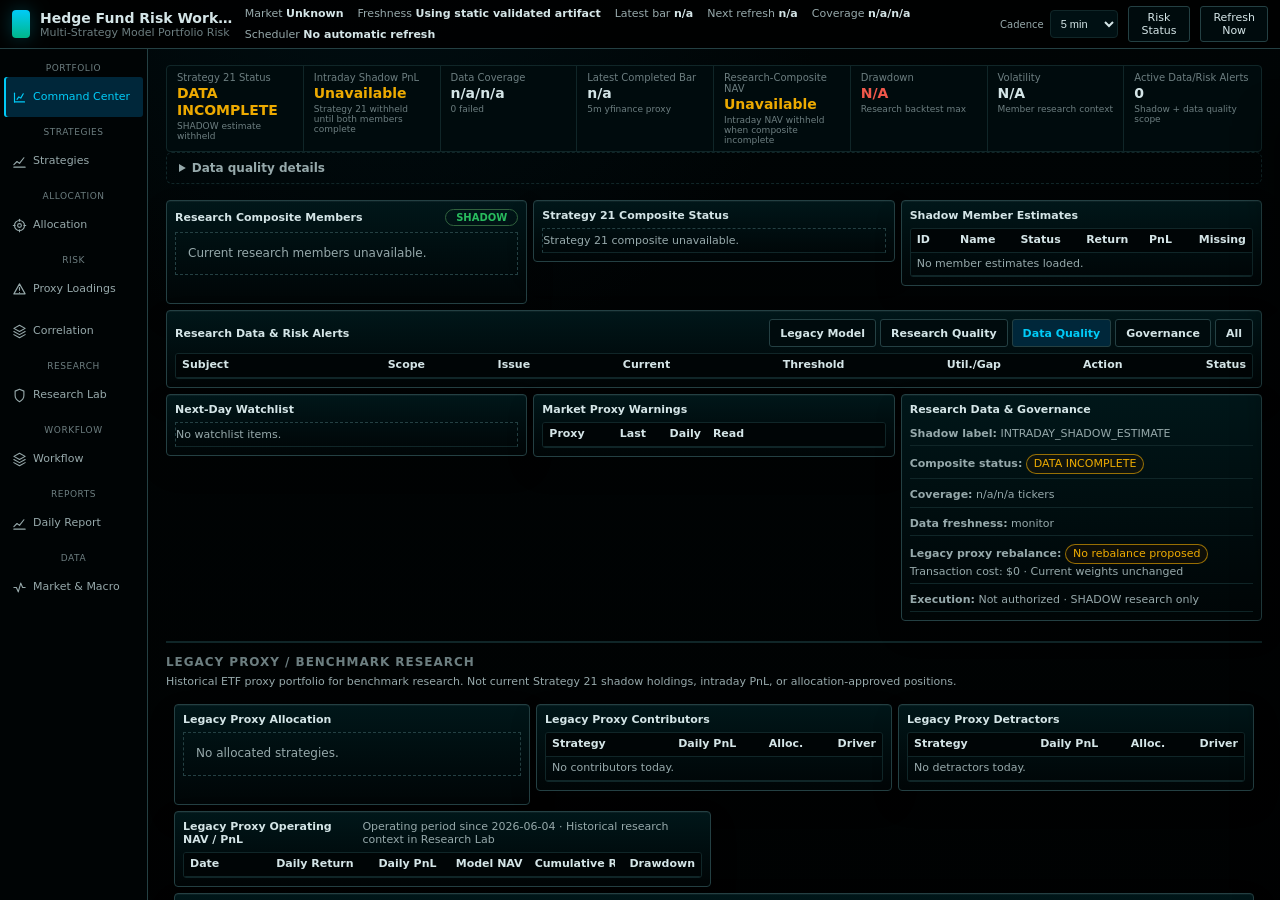
==== dashboard/index.html @ 54a4227c "fix: restore pre-simplification dashboard layout and row-only strategy filter Revert the MVP UI simp" ====
<!doctype html>
<html lang="en">
  <head>
    <meta charset="utf-8" />
    <meta name="viewport" content="width=device-width, initial-scale=1" />
    <title>Risk Manager Platform</title>
    <link rel="icon" href="data:," />
    <link rel="stylesheet" href="styles.css" />
  </head>
  <body>
    <div class="app-shell v2-shell">
      <header class="topbar v2-topbar">
        <div class="brand">
          <span class="brand-mark"></span>
          <div>
            <strong>Hedge Fund Risk Workstation</strong>
            <span class="brand-sub">Multi-Strategy Model Portfolio Risk</span>
          </div>
        </div>
        <div class="topbar-meta" id="topbarMeta"></div>
        <div class="topbar-actions">
          <label class="cadence-select-label" for="intradayCadenceSelect" title="Scheduled refresh cadence">Cadence</label>
          <select id="intradayCadenceSelect" class="cadence-select compact" title="Scheduled refresh cadence" aria-label="Refresh cadence">
            <option value="5" selected>5 min</option>
            <option value="10">10 min</option>
            <option value="30">30 min</option>
          </select>
          <button type="button" class="ghost-button compact" id="toggleRiskDrawer" title="Toggle risk status drawer">Risk Status</button>
          <button type="button" class="ghost-button compact" id="refreshLiveData" title="Manual intraday proxy refresh (same pipeline as scheduler)">Refresh Now</button>
        </div>
      </header>

      <div class="secondary-status-strip hidden-panel" id="secondaryStatusStrip"></div>
      <div class="header-warning-strip" id="headerDataWarning" aria-live="polite"></div>
      <div class="secondary-status-strip intraday-strip hidden-panel" id="intradayRefreshStrip" aria-live="polite"></div>

      <div class="workspace v2-workspace">
        <nav class="nav-rail" id="navRail" aria-label="Workstation navigation"></nav>

        <main class="main-stage">
          <section class="tab-panel active" data-tab-panel="Portfolio Command Center">
            <div id="commandKpiStrip"></div>
            <div id="commandDataWarning" class="command-data-warning" aria-live="polite"></div>
            <details class="data-quality-details" id="commandDataQualityDetails">
              <summary>Data quality details</summary>
              <div id="commandDataQualityExpanded" class="compact-list"></div>
            </details>
            <section class="v2-grid command-v2-grid research-command-grid">
              <article class="panel v2-panel panel-span-4">
                <div class="panel-title">Research Composite Members <span class="status-pill ok">SHADOW</span></div>
                <div id="researchAllocationBars" class="allocation-bars compact-bars"></div>
              </article>
              <article class="panel v2-panel panel-span-4">
                <div class="panel-title">Strategy 21 Composite Status</div>
                <div id="strategy21StatusPanel" class="compact-list"></div>
              </article>
              <article class="panel v2-panel panel-span-4">
                <div class="panel-title">Shadow Member Estimates</div>
                <div class="table-viewport short"><div class="table-scroll"><table class="data-table dense" id="shadowMemberEstimatesTable"></table></div></div>
              </article>
              <article class="panel v2-panel panel-span-12">
                <div class="panel-title">Research Data &amp; Risk Alerts
                  <span class="panel-header-controls risk-action-filters" id="riskActionFilters">
                    <button type="button" class="ghost-button compact" data-risk-filter="current_model">Legacy Model</button>
                    <button type="button" class="ghost-button compact" data-risk-filter="research">Research Quality</button>
                    <button type="button" class="ghost-button compact active" data-risk-filter="data">Data Quality</button>
                    <button type="button" class="ghost-button compact" data-risk-filter="governance">Governance</button>
                    <button type="button" class="ghost-button compact" data-risk-filter="all">All</button>
                  </span>
                </div>
                <div class="table-viewport"><div class="table-scroll"><table class="data-table dense sticky-head" id="riskActionTable"></table></div></div>
              </article>
              <article class="panel v2-panel panel-span-4">
                <div class="panel-title">Next-Day Watchlist</div>
                <div class="compact-list" id="commandWatchlist"></div>
              </article>
              <article class="panel v2-panel panel-span-4">
                <div class="panel-title">Market Proxy Warnings</div>
                <div class="table-viewport short"><div class="table-scroll"><table class="data-table dense" id="commandMarketMini"></table></div></div>
              </article>
              <article class="panel v2-panel panel-span-4">
                <div class="panel-title">Research Data &amp; Governance</div>
                <div class="compact-list" id="commandDataQuality"></div>
              </article>
            </section>
            <section class="legacy-proxy-section" id="legacyProxySection">
              <div class="legacy-proxy-banner">LEGACY PROXY / BENCHMARK RESEARCH</div>
              <p class="legacy-proxy-note">Historical ETF proxy portfolio for benchmark research. Not current Strategy 21 shadow holdings, intraday PnL, or allocation-approved positions.</p>
              <section class="v2-grid command-v2-grid">
                <article class="panel v2-panel panel-span-4">
                  <div class="panel-title">Legacy Proxy Allocation</div>
                  <div id="allocationBars" class="allocation-bars compact-bars"></div>
                </article>
                <article class="panel v2-panel panel-span-4 contributors-panel">
                  <div class="panel-title">Legacy Proxy Contributors</div>
                  <div class="table-viewport short"><div class="table-scroll"><table class="data-table dense" id="contributorsTable"></table></div></div>
                </article>
                <article class="panel v2-panel panel-span-4 detractors-panel">
                  <div class="panel-title">Legacy Proxy Detractors</div>
                  <div class="table-viewport short"><div class="table-scroll"><table class="data-table dense" id="detractorsTable"></table></div></div>
                </article>
                <article class="panel v2-panel panel-span-6">
                  <div class="panel-title">Legacy Proxy Operating NAV / PnL <small id="pnlChartCaption"></small></div>
                  <div id="operatingLedgerWrap"></div>
                  <canvas id="pnlCanvas" width="720" height="160"></canvas>
                </article>
                <article class="panel v2-panel panel-span-6" id="operatingDrawdownPanel">
                  <div class="panel-title">Legacy Proxy Operating Drawdown</div>
                  <canvas id="drawdownCanvas" width="720" height="120"></canvas>
                </article>
                <article class="panel v2-panel panel-span-12">
                  <div class="panel-title">Legacy Proxy Allocation Recommendations <button type="button" class="ghost-button compact" id="openRebalanceTab">Open Allocation</button></div>
                  <div class="table-viewport"><div class="table-scroll"><table class="data-table dense sticky-head" id="rebalancePreviewTable"></table></div></div>
                </article>
              </section>
              <section class="historical-research-context compact-context" id="historicalResearchContext"></section>
            </section>
          </section>

          <section class="tab-panel" data-tab-panel="Strategy Monitor">
            <div id="monitorKpiStrip"></div>
            <article class="panel v2-panel strategy-monitor-panel" id="shadowStrategyPanel">
              <div class="monitor-heading">
                <div class="panel-title">Current Research / Shadow Registry</div>
                <select id="shadowStrategyStatusFilter" aria-label="Research strategy view">
                  <option value="CURRENT_RESEARCH" selected>Current Research</option>
                  <option value="RESEARCH_COMPOSITE">Research Composite</option>
                  <option value="ARCHIVE">Archived/Rejected</option>
                  <option value="LEGACY_PROXY">Legacy Proxy</option>
                  <option value="ALL">ALL</option>
                </select>
              </div>
              <div class="table-viewport"><div class="table-scroll">
                <table class="data-table dense sticky-head" id="shadowStrategyTable"></table>
              </div></div>
            </article>
            <article class="panel v2-panel strategy-monitor-panel hidden-panel" id="legacyStrategyMonitorPanel">
              <div class="monitor-heading">
                <div class="panel-title">Legacy Proxy Strategy Monitor</div>
                <div class="legacy-proxy-banner">LEGACY PROXY</div>
                <div class="monitor-controls">
                  <input id="strategySearch" type="search" placeholder="Search strategy, family, position" />
                  <select id="strategyAllocationFilter" aria-label="Allocation status">
                    <option value="all">All strategies</option>
                    <option value="active">Allocated only</option>
                    <option value="research">Research only</option>
                  </select>
                  <select id="strategyRiskFilter" aria-label="Model risk status">
                    <option value="all">All model risk</option>
                    <option value="breach">Model breach</option>
                    <option value="warning">Warning</option>
                    <option value="watch">Watch</option>
                    <option value="ok">Within limits</option>
                  </select>
                  <select id="strategyFamilyFilter" aria-label="Strategy family">
                    <option value="all">All families</option>
                  </select>
                  <select id="strategyActionFilter" aria-label="Required action">
                    <option value="all">All actions</option>
                  </select>
                </div>
              </div>
              <div class="monitor-summary compact-summary" id="monitorSummary"></div>
              <div class="table-viewport monitor-table-viewport">
                <div class="table-scroll monitor-table-scroll">
                  <table class="data-table dense sticky-head freeze-first-col" id="monitorTable"></table>
                </div>
              </div>
            </article>
          </section>

          <section class="tab-panel" data-tab-panel="Allocation & Rebalance">
            <div id="allocationBeforeAfterStrip"></div>
            <section class="approval-status-bar v2-approval-bar" id="approvalStatusBar"></section>
            <section class="allocation-persistent-checks" id="allocationPersistentChecks"></section>
            <section class="simulation-toolbar compact-toolbar">
              <div class="toolbar-actions">
                <button class="modify compact-btn" id="useSystemProposal">Use System Proposal</button>
                <button class="modify compact-btn" id="resetWeights">Reset All</button>
                <button class="modify compact-btn" id="resetRowWeights" disabled title="Select row in matrix">Reset Row</button>
                <button class="approve compact-btn" id="simulateWeights">Simulate Portfolio</button>
              </div>
            </section>
            <section class="v2-grid allocation-v2-grid">
              <article class="panel v2-panel panel-span-12">
                <div class="panel-title">Allocation Recommendation Matrix <span id="weightTotalState" class="weight-total-state"></span></div>
                <div class="table-viewport allocation-matrix-viewport">
                  <div class="table-scroll">
                    <table class="data-table dense sticky-head freeze-first-col" id="allocationEditorTable"></table>
                  </div>
                </div>
              </article>
              <article class="panel v2-panel panel-span-6">
                <div class="panel-title">Factor Concentration</div>
                <div class="table-viewport short"><div class="table-scroll"><table class="data-table dense" id="factorConcentrationTable"></table></div></div>
              </article>
              <article class="panel v2-panel panel-span-6">
                <div class="panel-title">Correlation &amp; Diversification</div>
                <div id="correlationComparePanel"></div>
              </article>
              <article class="panel v2-panel panel-span-6">
                <div class="panel-title">Risk Budget</div>
                <div id="riskBudgetUsage"></div>
              </article>
              <article class="panel v2-panel panel-span-6">
                <div class="panel-title">Scenario Impact</div>
                <div class="table-viewport short"><div class="table-scroll"><table class="data-table dense" id="scenarioImpactTable"></table></div></div>
              </article>
              <article class="panel v2-panel panel-span-8">
                <div class="panel-title">Simulation Checks</div>
                <div class="compact-list" id="simulationChecks"></div>
              </article>
              <article class="panel v2-panel action-center panel-span-4">
                <div class="panel-title">Human Decision Center</div>
                <div class="decision-status-lines" id="decisionStatusLines"></div>
                <label>Reviewer<input id="decisionReviewer" placeholder="Name or role" /></label>
                <label>Decision rationale<textarea id="decisionNote" placeholder="Document rationale, conditions, monitoring"></textarea></label>
                <label>Conditions<input id="decisionConditions" placeholder="Optional approval conditions" /></label>
                <div class="decision-buttons compact-decision">
                  <button class="approve compact-btn" id="approveDecision">Approve</button>
                  <button class="modify compact-btn" id="modifyDecision">Modify</button>
                  <button class="reject compact-btn" id="rejectDecision">Reject</button>
                </div>
                <p class="decision-footnote" id="decisionAuthorityStatus">Human approval does not authorize execution.</p>
              </article>
            </section>
          </section>

          <section class="tab-panel" data-tab-panel="Risk Factors & Exposure">
            <p class="factor-section-note">Proxy factor loadings from the ETF research model. Signed loadings are shown for direction; limits and utilization use absolute |loading|. These are not position-level institutional factor sensitivities (e.g. Barra/Axioma).</p>
            <section class="kpi-grid factor-kpi-grid" id="factorKpiGrid" aria-label="Proxy factor loading summary cards"></section>
            <section class="factor-grid">
              <article class="panel v2-panel"><div class="panel-title" title="Signed weighted ETF proxy loadings aggregated to portfolio level.">Portfolio Proxy Factor Loadings</div><p class="factor-note" id="riskFactorNote"></p><div id="riskFactorBars" class="factor-bars"></div></article>
              <article class="panel v2-panel"><div class="panel-title" title="Normalized absolute proxy loading share; not covariance-based component risk contribution.">Proxy Factor Exposure Share</div><div id="riskContribution"></div><div class="compact-list" id="factorLimitAlerts"></div></article>
              <article class="panel v2-panel full-width"><div class="panel-title">Strategy-by-Proxy-Factor Matrix</div><div class="matrix-scroll"><div class="matrix" id="factorMatrix"></div></div></article>
              <article class="panel v2-panel full-width"><div class="panel-title">Scenario Shock Table</div><div class="table-viewport"><div class="table-scroll"><table class="data-table dense" id="scenarioTable"></table></div></div></article>
            </section>
          </section>

          <section class="tab-panel" data-tab-panel="Correlation & Diversification">
            <section class="correlation-layout">
              <article class="panel v2-panel"><div class="panel-title">Diversification Summary</div><select id="correlationUniverse" aria-label="Correlation universe"><option value="allocated">Allocated only</option><option value="all">All research universe</option></select><div id="correlationSummary" class="drawer-section-grid"></div></article>
              <article class="panel v2-panel"><div class="panel-title">Highest Correlation Pairs</div><div class="table-viewport"><div class="table-scroll"><table class="data-table dense" id="correlationPairs"></table></div></div></article>
              <article class="panel v2-panel full-width matrix-row"><div class="panel-title" id="correlationMatrixTitle">Correlation Matrix</div><div class="matrix-scroll"><div class="matrix large" id="correlationMatrix"></div></div></article>
            </section>
          </section>

          <section class="tab-panel" data-tab-panel="Market & Macro Monitor">
            <section class="market-grid">
              <article class="panel v2-panel"><div class="panel-title">Market &amp; Macro Monitor</div><div class="table-viewport"><div class="table-scroll"><table class="data-table dense" id="marketTable"></table></div></div></article>
              <article class="panel v2-panel"><div class="panel-title">News / Event Risk</div><div id="newsRiskSummary" class="news-risk-summary"></div><div class="table-viewport"><div class="table-scroll"><table class="data-table dense" id="newsTable"></table></div></div></article>
              <article class="panel v2-panel"><div class="panel-title">Macro Regime</div><h2 class="info" id="macroRegimeLabel">Model pending</h2><p id="macroRegimeNote"></p></article>
            </section>
          </section>

          <section class="tab-panel" data-tab-panel="Backtesting & Research Lab">
            <section class="research-lab-toolbar">
              <label class="research-selector-label">Strategy prototype
                <select id="researchLabSelector" aria-label="Research lab strategy selector"></select>
              </label>
              <div id="researchLabSummaryStrip" class="research-summary-strip"></div>
            </section>
            <section class="research-lab-grid">
              <article class="panel v2-panel research-lab-main"><div class="panel-title">Gross vs Net Cumulative Return</div><p id="researchLabCaption" class="research-caption"></p><canvas id="backtestCanvas" width="800" height="220"></canvas></article>
              <article class="panel v2-panel research-lab-side"><div class="panel-title">Research Decision</div><div id="researchLabDecision" class="compact-list"></div><div class="panel-title sub">Drawdown</div><canvas id="researchDrawdownCanvas" class="drawer-canvas" width="380" height="120"></canvas><div class="panel-title sub">Rolling Sharpe (63D)</div><canvas id="researchRollingCanvas" class="drawer-canvas" width="380" height="120"></canvas><div class="panel-title sub">Return Distribution</div><canvas id="researchDistributionCanvas" class="drawer-canvas" width="380" height="120"></canvas></article>
              <article class="panel v2-panel research-lab-span-6"><div class="panel-title">No-Look-Ahead Checklist</div><div class="checklist compact-checklist" id="researchChecklist"></div></article>
              <article class="panel v2-panel research-lab-span-6"><div class="panel-title">Walk-Forward Results</div><div class="table-viewport"><div class="table-scroll"><table class="data-table dense" id="walkForwardTable"></table></div></div></article>
              <article class="panel v2-panel research-lab-span-6"><div class="panel-title">Literature Strategy Prototypes</div><div class="table-viewport"><div class="table-scroll"><table class="data-table dense" id="literatureStrategyTable"></table></div></div></article>
              <article class="panel v2-panel research-lab-span-6"><div class="panel-title">ETF Candidate Shelf</div><div class="table-viewport"><div class="table-scroll"><table class="data-table dense" id="candidateStrategyTable"></table></div></div></article>
              <article class="panel v2-panel research-lab-span-6"><div class="panel-title">Literature Modules</div><div class="table-viewport"><div class="table-scroll"><table class="data-table dense" id="literatureModuleTable"></table></div></div></article>
              <article class="panel v2-panel research-lab-span-6"><div class="panel-title">Replication Clone</div><div class="table-viewport"><div class="table-scroll"><table class="data-table dense" id="replicationSummaryTable"></table></div></div><div class="factor-review" id="replicationBetas"></div></article>
            </section>
          </section>

          <section class="tab-panel" data-tab-panel="Strategy Library & Workflow">
            <article class="panel v2-panel full">
              <div class="panel-title">Strategy Library &amp; Workflow</div>
              <div class="workflow-filters" id="workflowFilters"></div>
              <div class="table-viewport workflow-table-viewport"><div class="table-scroll"><table class="data-table dense sticky-head freeze-first-col" id="workflowTable"></table></div></div>
            </article>
          </section>

          <section class="tab-panel" data-tab-panel="Daily Risk Report / Decision Log">
            <section class="report-workspace" id="reportWorkspace">
              <div class="report-status-strip report-span-12" id="reportStatusStrip"></div>

              <article class="panel v2-panel report-span-8 report-memo-panel">
                <div class="panel-title">Daily Risk Memo</div>
                <div id="dailyRiskMemo" class="daily-risk-memo"></div>
              </article>
              <article class="panel v2-panel report-span-4">
                <div class="panel-title">Decision Workflow</div>
                <div class="governance-flow compact-flow" id="governanceFlow"></div>
                <div class="report-human-decision" id="reportHumanDecision"></div>
              </article>

              <article class="panel v2-panel report-span-7">
                <div class="panel-title">Strategy Alerts and Risk Limit Issues</div>
                <div class="table-viewport report-table-viewport"><div class="table-scroll"><table class="data-table dense sticky-head" id="reportIssuesTable"></table></div></div>
              </article>
              <article class="panel v2-panel report-span-5">
                <div class="panel-title">Rebalance Recommendation</div>
                <div id="reportRebalancePanel"></div>
              </article>

              <article class="panel v2-panel report-span-7">
                <div class="panel-title">Decision Log</div>
                <div class="table-viewport report-table-viewport"><div class="table-scroll"><table class="data-table dense sticky-head" id="decisionLog"></table></div></div>
              </article>
              <article class="panel v2-panel report-span-5">
                <div class="panel-title">Next-Day Monitoring</div>
                <div class="compact-list" id="reportMonitoringPanel"></div>
              </article>

              <article class="panel v2-panel report-span-8">
                <div class="panel-title">Data Quality and Limitations</div>
                <div id="reportDataQualityPanel" class="compact-list"></div>
              </article>
              <article class="panel v2-panel report-span-4">
                <div class="panel-title">Report Actions</div>
                <div class="report-actions-grid">
                  <button type="button" class="modify compact-btn" id="generateReport">Refresh Report</button>
                  <button type="button" class="modify compact-btn" id="printReport">Print / Save PDF</button>
                  <button type="button" class="modify compact-btn" id="exportJson">Export Decision JSON</button>
                  <button type="button" class="modify compact-btn" id="exportCsv">Export Allocation CSV</button>
                  <button type="button" class="modify compact-btn" id="addReportDecisionNote">Add Decision Note</button>
                </div>
                <p class="decision-footnote">Local-only audit storage. Human approval does not authorize execution.</p>
              </article>

              <article class="panel v2-panel report-span-12 generated-report-wrap">
                <div class="panel-title">Report Preview <small id="reportPreviewCaption"></small></div>
                <div id="generatedReport" class="generated-report"></div>
              </article>
            </section>
          </section>
        </main>

        <aside class="strategy-drawer collapsed" id="strategyDrawer" aria-label="Strategy review drawer">
          <header class="drawer-header">
            <div><span class="drawer-label" id="drawerStrategyId">STRAT</span><h2 id="drawerStrategyName">Strategy</h2><p id="drawerStrategyMeta"></p></div>
            <button type="button" class="icon-button" id="closeStrategyDrawer" aria-label="Close">×</button>
          </header>
          <nav class="drawer-tabs" id="drawerTabs">
            <button type="button" class="drawer-tab active" data-drawer-view="overview">Overview</button>
            <button type="button" class="drawer-tab" data-drawer-view="performance">Performance</button>
            <button type="button" class="drawer-tab" data-drawer-view="risk">Risk</button>
            <button type="button" class="drawer-tab" data-drawer-view="evidence">Evidence</button>
            <button type="button" class="drawer-tab" data-drawer-view="limits">Limits</button>
            <button type="button" class="drawer-tab" data-drawer-view="decision">Decision</button>
          </nav>
          <div class="drawer-body" id="drawerBody"></div>
        </aside>

        <aside class="sidebar collapsed" id="riskDrawer" aria-label="Risk status drawer">
          <div class="sidebar-section"><h3>Model Risk View</h3><div class="sidebar-decision" id="sidebarDecision"></div></div>
          <div class="risk-summary"><h3>Limits</h3><p><span class="ok-dot"></span> OK <strong id="limitOkCount">0</strong></p><p><span class="warn-dot"></span> Warn <strong id="limitWarningCount">0</strong></p><p><span class="bad-dot"></span> Breach <strong id="limitBreachCount">0</strong></p><div class="limit-state" id="portfolioLimitState"></div></div>
          <div class="sidebar-section"><h3>Governance</h3><div class="sidebar-facts" id="sidebarGovernance"></div></div>
          <div class="sidebar-section"><h3>Data</h3><div class="sidebar-facts" id="sidebarDataQuality"></div></div>
        </aside>
      </div>
    </div>
    <script src="components.js"></script>
    <script src="app.js"></script>
  </body>
</html>
---- dashboard/styles.css ----
:root {
  --bg: oklch(9.5% 0.015 205);
  --bar: oklch(12.5% 0.021 205);
  --panel: oklch(16% 0.027 205);
  --panel-2: oklch(19.5% 0.032 205);
  --panel-3: oklch(13.5% 0.024 205);
  --line: oklch(35% 0.034 205);
  --line-soft: oklch(25% 0.028 205);
  --ink: oklch(91% 0.018 205);
  --muted: oklch(72% 0.021 205);
  --subtle: oklch(58% 0.022 205);
  --accent: oklch(76% 0.18 215);
  --success: oklch(70% 0.18 150);
  --warning: oklch(78% 0.17 82);
  --danger: oklch(66% 0.19 28);
  --blue-dim: oklch(25% 0.07 225);
  --green-dim: oklch(25% 0.08 150);
  --red-dim: oklch(25% 0.08 28);
  --shell-header: 52px;
  --shell-tabbar: 34px;
  font-family: Inter, ui-sans-serif, system-ui, -apple-system, BlinkMacSystemFont, "Segoe UI", sans-serif;
}

* {
  box-sizing: border-box;
}

body {
  margin: 0;
  background: var(--bg);
  color: var(--ink);
  font-size: 13px;
  overflow: hidden;
}

button {
  font: inherit;
}

.app-shell {
  height: 100vh;
  background:
    radial-gradient(circle at 30% -10%, oklch(20% 0.055 212 / 0.45), transparent 34%),
    linear-gradient(180deg, oklch(10% 0.018 205), oklch(8% 0.012 205)),
    var(--bg);
  display: flex;
  flex-direction: column;
  overflow: hidden;
}

.topbar {
  min-height: var(--shell-header);
  flex-shrink: 0;
  display: flex;
  align-items: center;
  justify-content: space-between;
  gap: 12px;
  border-bottom: 1px solid var(--line);
  background: oklch(7.5% 0.012 205 / .96);
  padding: 8px 14px;
}

.brand {
  display: flex;
  align-items: center;
  gap: 10px;
  flex: 0 1 auto;
  min-width: 0;
  max-width: min(420px, 38vw);
}

.brand > div {
  min-width: 0;
}

.brand strong {
  display: block;
  font-size: 15px;
  letter-spacing: 0;
  white-space: nowrap;
  overflow: hidden;
  text-overflow: ellipsis;
}

.brand span:not(.brand-mark) {
  color: var(--subtle);
  font-size: 11px;
  display: block;
  white-space: nowrap;
  overflow: hidden;
  text-overflow: ellipsis;
}

.topbar-actions {
  display: flex;
  align-items: center;
  justify-content: flex-end;
  gap: 10px;
  flex: 1 1 auto;
  min-width: 0;
}

.truth-disclosure.compact {
  color: var(--subtle);
  font-size: 11px;
  line-height: 1.35;
  max-width: min(360px, 34vw);
  white-space: normal;
}

.brand-mark {
  width: 18px;
  height: 28px;
  background: linear-gradient(180deg, var(--accent), oklch(68% 0.16 170));
  border-radius: 4px;
  box-shadow: 0 0 18px oklch(70% 0.18 205 / .28);
  flex-shrink: 0;
}

.topbar-metrics {
  display: none;
}

.tabbar {
  flex-shrink: 0;
  display: grid;
  grid-template-columns: repeat(9, minmax(0, 1fr));
  border-bottom: 1px solid var(--line);
  background: var(--bar);
  min-height: var(--shell-tabbar);
  overflow: hidden;
}

.tab-button {
  min-height: 34px;
  border: 0;
  border-right: 1px solid var(--line-soft);
  background: transparent;
  color: var(--muted);
  cursor: pointer;
  padding: 0 6px;
  font-size: 11px;
  display: flex;
  align-items: center;
  justify-content: center;
  gap: 4px;
  min-width: 0;
  transition: background 160ms ease, color 160ms ease, box-shadow 160ms ease;
}

.tab-button span {
  overflow: hidden;
  text-overflow: ellipsis;
  white-space: nowrap;
}

.tab-button.active {
  color: var(--accent);
  background: oklch(18% 0.028 215);
  box-shadow: inset 0 -2px 0 var(--accent);
}

.workspace {
  flex: 1;
  min-height: 0;
  overflow: hidden;
  position: relative;
}

.main-stage {
  height: 100%;
  min-height: 0;
  overflow-x: hidden;
  overflow-y: auto;
  display: flex;
  flex-direction: column;
}

.global-status-bar {
  display: flex;
  flex-wrap: wrap;
  align-items: center;
  gap: 10px 18px;
  padding: 6px 12px;
  border-bottom: 1px solid var(--line-soft);
  background: oklch(11.5% 0.018 205);
  color: var(--muted);
  font-size: 11px;
  flex-shrink: 0;
}

.global-status-bar strong {
  color: var(--ink);
}

.status-pill {
  border-radius: 999px;
  padding: 2px 10px;
  border: 1px solid var(--line-soft);
  font-weight: 600;
}

.status-pill.ok {
  color: var(--success);
  border-color: oklch(45% 0.08 150);
}

.status-pill.warn {
  color: var(--warning);
}

.status-pill.breach {
  color: var(--danger);
}

.status-muted {
  color: var(--subtle);
}

.status-muted.stale {
  color: var(--warning);
}

.header-warning-strip {
  padding: 6px 14px;
  border-bottom: 1px solid var(--line-soft);
  background: oklch(18% 0.03 55 / 0.35);
  color: var(--warning);
  font-size: 12px;
  line-height: 1.4;
}

.header-warning-strip:empty {
  display: none;
}

.command-data-warning {
  margin: 0 8px 8px;
  padding: 8px 12px;
  border: 1px solid oklch(70% 0.12 75 / 0.35);
  border-radius: 6px;
  background: oklch(18% 0.03 55 / 0.25);
  color: var(--warning);
  font-size: 12px;
}

.command-data-warning:empty {
  display: none;
}

.data-quality-details {
  margin: 0 8px 10px;
  padding: 8px 12px;
  border: 1px dashed var(--line-soft);
  border-radius: 6px;
  font-size: 12px;
  color: var(--muted);
}

.data-quality-details summary {
  cursor: pointer;
  color: var(--text);
  font-weight: 600;
}

.legacy-proxy-section {
  margin: 12px 8px 8px;
  padding-top: 12px;
  border-top: 2px solid var(--line-soft);
}

.legacy-proxy-banner {
  margin: 0 0 6px;
  font-size: 12px;
  font-weight: 700;
  letter-spacing: 0.08em;
  color: var(--subtle);
}

.legacy-proxy-note {
  margin: 0 0 10px;
  color: var(--muted);
  font-size: 11px;
}

.hidden-panel {
  display: none !important;
}

.research-command-grid .panel-title .status-pill {
  margin-left: 8px;
  font-size: 10px;
  vertical-align: middle;
}

.historical-research-context {
  margin: 0 8px 8px;
  flex-shrink: 0;
}

.research-context-banner {
  display: grid;
  gap: 4px;
  padding: 8px 12px;
  border: 1px dashed var(--line-soft);
  border-radius: 6px;
  background: oklch(14% 0.02 205);
  color: var(--muted);
  font-size: 11px;
  line-height: 1.45;
}

.research-context-banner strong {
  color: var(--ink);
  font-size: 12px;
}

.nav-rail {
  display: flex;
  flex-direction: column;
  align-items: center;
  gap: 4px;
  padding: 8px 4px;
  border-right: 1px solid var(--line);
  background: oklch(11% 0.018 205);
  overflow: auto;
}

.nav-rail button {
  width: 40px;
  min-height: 40px;
  border: 1px solid transparent;
  border-radius: 6px;
  background: transparent;
  color: var(--muted);
  cursor: pointer;
  font-size: 10px;
  line-height: 1.1;
  padding: 4px;
}

.nav-rail button.active,
.nav-rail button:hover {
  color: var(--accent);
  border-color: var(--line-soft);
  background: oklch(18% 0.028 215);
}

.workstation-grid,
.allocation-workstation-grid {
  display: grid;
  grid-template-columns: repeat(12, minmax(0, 1fr));
  gap: 8px;
  align-content: start;
}

.panel-span-3 { grid-column: span 3; }
.panel-span-4 { grid-column: span 4; }
.panel-span-6 { grid-column: span 6; }
.panel-span-8 { grid-column: span 8; }
.panel-span-12 { grid-column: span 12; }

.panel-index {
  display: none;
}

.scroll-panel {
  overflow: visible;
  max-height: none;
}

.table-scroll {
  width: 100%;
  max-width: 100%;
  overflow-x: auto;
  overflow-y: visible;
  -webkit-overflow-scrolling: touch;
}

.table-scroll .data-table {
  min-width: max-content;
}

.matrix-scroll {
  width: 100%;
  max-width: 100%;
  overflow: auto;
  max-height: min(420px, 52vh);
}

.allocation-bars {
  display: grid;
  gap: 6px;
  margin-bottom: 8px;
}

.allocation-bar-row {
  display: grid;
  grid-template-columns: minmax(100px, 1.4fr) minmax(0, 2fr) 52px;
  gap: 8px;
  align-items: center;
  font-size: 11px;
}

.allocation-bar-track {
  height: 8px;
  border-radius: 999px;
  background: oklch(22% 0.02 205);
  overflow: hidden;
}

.allocation-bar-fill {
  display: block;
  height: 100%;
  background: var(--accent);
}

.chart-stack {
  display: grid;
  gap: 8px;
}

.chart-stack canvas {
  width: 100%;
  height: 180px;
  display: block;
}

.info {
  color: var(--accent);
}

.live-dot,
.prototype-state {
  color: var(--success);
}

.panel-title {
  display: flex;
  align-items: center;
  justify-content: space-between;
  gap: 8px;
}

.scroll-panel.wide-scroll {
  max-height: none;
}

.sticky-head thead th {
  position: sticky;
  top: 0;
  z-index: 1;
  background: oklch(14% 0.022 205);
}

.allocation-donut-wrap {
  display: grid;
  grid-template-columns: 180px minmax(0, 1fr);
  gap: 8px;
  align-items: start;
}

.allocation-legend td,
.allocation-legend th {
  padding: 4px 6px;
  font-size: 11px;
}

.compact-split h4 {
  margin: 0 0 6px;
  font-size: 11px;
  color: var(--subtle);
  text-transform: uppercase;
  letter-spacing: 0.04em;
}

.row-card small.usage-bar-wrap {
  display: block;
  margin-top: 4px;
}

.usage-bar {
  height: 4px;
  border-radius: 999px;
  background: oklch(22% 0.02 205);
  overflow: hidden;
}

.usage-bar span {
  display: block;
  height: 100%;
  background: var(--accent);
}

tr.research-only-row {
  opacity: 0.72;
}

tr.research-only-row td:first-child strong::after {
  content: " · research";
  color: var(--subtle);
  font-size: 10px;
  font-weight: 500;
}

.compare-kpi-grid {
  display: grid;
  grid-template-columns: repeat(auto-fit, minmax(150px, 1fr));
  gap: 8px;
  margin-bottom: 8px;
}

.compare-kpi-card {
  min-height: 96px;
  padding: 10px 12px;
  border: 1px solid var(--line);
  border-radius: 6px;
  background: linear-gradient(180deg, oklch(19% 0.032 205 / .95), oklch(11% 0.018 205 / .98));
}

.compare-kpi-card span.label {
  display: block;
  color: var(--muted);
  font-size: 11px;
  margin-bottom: 4px;
}

.compare-kpi-card strong.current {
  font-size: 18px;
}

.compare-kpi-card .delta {
  font-size: 12px;
  margin-top: 4px;
}

.approval-status-bar {
  display: grid;
  grid-template-columns: repeat(auto-fit, minmax(160px, 1fr));
  gap: 10px;
  margin-bottom: 8px;
  padding: 10px 12px;
  border: 1px solid var(--line);
  border-radius: 6px;
  background: oklch(15% 0.024 205);
}

.approval-status-bar.pending {
  border-color: oklch(68% 0.16 82);
  box-shadow: inset 0 0 0 1px oklch(68% 0.16 82 / .25);
}

.ai-risk-summary {
  display: grid;
  gap: 8px;
  font-size: 12px;
  line-height: 1.45;
}

.ai-risk-summary ul {
  margin: 0;
  padding-left: 18px;
}

.stack-panel .sub-title {
  margin-top: 12px;
  font-size: 11px;
}

.mini-matrix {
  max-height: 220px;
  overflow: auto;
}

.monitor-kpi-grid,
.factor-kpi-grid {
  grid-template-columns: repeat(3, minmax(0, 1fr));
}

.factor-section-note {
  margin: 0 0 8px;
  color: var(--muted);
  font-size: 12px;
  line-height: 1.45;
}

.factor-proxy-card {
  display: grid;
  gap: 4px;
  align-content: start;
}

.factor-proxy-card .factor-proxy-label {
  cursor: help;
}

.factor-proxy-value-row {
  display: flex;
  align-items: baseline;
  gap: 8px;
}

.factor-proxy-direction {
  font-size: 11px;
  color: var(--muted);
  text-transform: uppercase;
  letter-spacing: 0.04em;
}

.factor-proxy-limit {
  line-height: 1.35;
}

.factor-proxy-card .badge {
  justify-self: start;
  margin-top: 2px;
}

.factor-proxy-card .util-bar {
  margin-top: 2px;
}

.factor-grid {
  display: grid;
  grid-template-columns: repeat(2, minmax(0, 1fr));
  gap: 8px;
  align-items: start;
}

.factor-grid .panel.wide,
.factor-grid .panel.full-width {
  grid-column: 1 / -1;
}

.correlation-layout {
  display: grid;
  grid-template-columns: minmax(240px, 320px) minmax(0, 1fr);
  gap: 8px;
  align-items: start;
}

.correlation-layout .full.wide,
.correlation-layout .matrix-row {
  grid-column: 1 / -1;
}

.research-lab-grid {
  display: grid;
  grid-template-columns: repeat(12, minmax(0, 1fr));
  gap: 8px;
  align-items: start;
}

.research-lab-main {
  grid-column: span 8;
  min-width: 0;
}

.research-lab-side {
  grid-column: span 4;
  min-width: 0;
}

.research-lab-span-6 {
  grid-column: span 6;
  min-width: 0;
}

@media (min-width: 1440px) {
  .research-lab-main {
    min-width: 600px;
  }
}

@media (max-width: 1279px) {
  .research-lab-main,
  .research-lab-side,
  .research-lab-span-6 {
    grid-column: span 12;
  }
}

.research-grid {
  display: grid;
  grid-template-columns: minmax(0, 1fr);
  gap: 8px;
}

.monitor-layout {
  display: block;
}

.strategy-detail-overlay {
  display: none;
}

.detail-drawer {
  display: none;
}

@media (max-width: 1599px) {
  .allocation-side-stack {
    grid-column: 1 / -1;
  }
}

.compact-explanation .explanation-grid {
  grid-template-columns: 1fr;
  gap: 8px;
}

.workflow-filters {
  display: flex;
  flex-wrap: wrap;
  gap: 6px;
  margin-bottom: 8px;
}

.workflow-filter-chip {
  border: 1px solid var(--line-soft);
  border-radius: 999px;
  padding: 2px 8px;
  font-size: 10px;
  color: var(--subtle);
  background: oklch(14% 0.02 205);
}

.market-grid table {
  table-layout: fixed;
  width: 100%;
}

.market-grid .col-num,
.market-grid .col-pct,
.market-grid .col-status {
  width: 88px;
}

.badge {
  display: inline-block;
  max-width: 120px;
  overflow: hidden;
  text-overflow: ellipsis;
  white-space: nowrap;
  vertical-align: middle;
}

.sidebar {
  position: fixed;
  top: calc(var(--shell-header) + var(--shell-tabbar));
  right: 0;
  bottom: 0;
  width: min(280px, 92vw);
  z-index: 40;
  border-left: 1px solid var(--line);
  background: oklch(13% 0.02 205);
  padding: 8px;
  overflow: auto;
  box-shadow: -8px 0 24px oklch(0% 0 0 / 0.35);
}

.sidebar.collapsed {
  display: none;
}

.risk-summary {
  margin-top: 14px;
  border-top: 1px solid var(--line);
  padding-top: 14px;
  color: var(--muted);
}

.risk-summary h3,
.sidebar-section h3 {
  margin: 0 0 10px;
  color: var(--ink);
  font-size: 12px;
  font-weight: 650;
}

.sidebar-section {
  border-bottom: 1px solid var(--line);
  padding: 7px 0 14px;
  margin-bottom: 12px;
}

.sidebar-decision {
  display: grid;
  gap: 7px;
  color: var(--muted);
  line-height: 1.4;
}

.sidebar-decision strong {
  color: var(--ink);
  font-size: 11px;
  overflow-wrap: anywhere;
}

.sidebar-facts p {
  display: grid;
  gap: 2px;
  margin: 0 0 9px;
  line-height: 1.3;
}

.sidebar-facts span {
  color: var(--subtle);
  font-size: 10px;
}

.sidebar-facts strong {
  color: var(--muted);
  font-size: 11px;
  font-weight: 580;
  overflow-wrap: anywhere;
}

.risk-summary p {
  display: flex;
  align-items: center;
  justify-content: space-between;
  margin: 8px 0;
}

.ok-dot,
.warn-dot,
.bad-dot {
  width: 7px;
  height: 7px;
  border-radius: 50%;
  margin-right: 6px;
}

.ok-dot { background: var(--success); }
.warn-dot { background: var(--warning); }
.bad-dot { background: var(--danger); }

.limit-state {
  border: 1px solid var(--line);
  background: var(--panel-3);
  padding: 8px;
  margin-top: 12px;
  color: var(--muted);
  font-size: 11px;
  line-height: 1.4;
}

.tab-panel {
  display: none;
  padding: 10px;
  flex: 0 0 auto;
  overflow: visible;
  min-width: 0;
}

.tab-panel.active {
  display: block;
}

.kpi-grid {
  display: grid;
  grid-template-columns: repeat(4, minmax(0, 1fr));
  gap: 8px;
  margin-bottom: 8px;
}

@media (min-width: 1600px) {
  .kpi-grid {
    grid-template-columns: repeat(5, minmax(0, 1fr));
  }
}

@media (max-width: 900px) {
  .kpi-grid {
    grid-template-columns: repeat(2, minmax(0, 1fr));
  }
}

.kpi-grid.compact {
  grid-template-columns: repeat(9, minmax(116px, 1fr));
}

.kpi-card,
.panel {
  border: 1px solid var(--line);
  background:
    linear-gradient(180deg, oklch(19% 0.032 205 / .95), oklch(11% 0.018 205 / .98));
  border-radius: 6px;
  box-shadow:
    inset 0 1px 0 oklch(100% 0 0 / 0.045),
    0 12px 28px oklch(0% 0 0 / .16);
  min-width: 0;
  overflow: hidden;
}

.kpi-card {
  min-height: 92px;
  padding: 10px 12px;
  position: relative;
  overflow: hidden;
}

.kpi-card span {
  color: var(--muted);
  display: flex;
  align-items: center;
  gap: 6px;
  font-size: 11px;
  margin-bottom: 6px;
}

.kpi-card strong {
  font-size: 21px;
  font-weight: 620;
  letter-spacing: 0;
  overflow-wrap: anywhere;
}

.kpi-grid.compact .kpi-card strong {
  font-size: 18px;
}

.kpi-card small {
  display: block;
  color: var(--subtle);
  margin-top: 2px;
  font-size: 10px;
}

.kpi-card canvas {
  width: 100%;
  height: 28px;
  margin-top: 5px;
}

.ui-icon {
  width: 15px;
  height: 15px;
  stroke: currentColor;
  stroke-width: 1.8;
  fill: none;
  stroke-linecap: round;
  stroke-linejoin: round;
  flex: 0 0 auto;
}

.positive { color: var(--success); }
.negative { color: var(--danger); }
.warning-text { color: var(--warning); }

.command-grid,
.allocation-workstation-grid,
.report-grid,
.report-workspace {
  display: grid;
  grid-template-columns: repeat(12, minmax(0, 1fr));
  gap: 8px;
  align-items: start;
}

.report-span-12 { grid-column: span 12; }
.report-span-8 { grid-column: span 8; }
.report-span-7 { grid-column: span 7; }
.report-span-5 { grid-column: span 5; }
.report-span-4 { grid-column: span 4; }

.report-status-strip {
  display: flex;
  flex-wrap: wrap;
  gap: 8px 14px;
  padding: 6px 10px;
  border: 1px solid var(--line-soft);
  background: oklch(11% 0.018 205);
  font-size: 10px;
}

.report-status-strip strong { color: var(--text); font-weight: 600; }

.report-table-viewport { max-height: 320px; }

.daily-risk-memo section { margin-bottom: 10px; }
.daily-risk-memo h3 { margin: 0 0 4px; font-size: 11px; color: var(--accent); text-transform: uppercase; letter-spacing: 0.04em; }
.daily-risk-memo p { margin: 0 0 6px; line-height: 1.45; color: var(--muted); }

.compact-flow .governance-stage { padding: 6px 0; border-bottom: 1px solid var(--line-soft); }
.compact-flow .governance-stage:last-child { border-bottom: 0; }

.report-actions-grid {
  display: grid;
  grid-template-columns: repeat(2, minmax(0, 1fr));
  gap: 6px;
}

.report-human-decision { margin-top: 10px; padding-top: 8px; border-top: 1px solid var(--line-soft); font-size: 10px; }
.report-human-decision label { display: block; margin-top: 6px; color: var(--muted); }
.report-human-decision input,
.report-human-decision textarea,
.report-human-decision select {
  width: 100%;
  margin-top: 2px;
  padding: 6px 8px;
  border-radius: 3px;
  border: 1px solid var(--line-soft);
  background: oklch(10% 0.02 205);
  color: var(--text);
  font: inherit;
}

.rebalance-summary-card { border: 1px solid var(--line-soft); border-radius: 3px; padding: 8px; font-size: 11px; line-height: 1.45; }
.rebalance-summary-card p { margin: 0 0 6px; }

.risk-action-filters { display: inline-flex; flex-wrap: wrap; gap: 4px; margin-left: 8px; }
.risk-action-filters .ghost-button.active { background: var(--blue-dim); color: var(--accent); }

.contributors-panel .table-viewport,
.detractors-panel .table-viewport {
  overflow-x: hidden;
  max-width: 100%;
}

.contributors-panel .table-scroll,
.detractors-panel .table-scroll {
  overflow-x: hidden;
}

.operating-ledger-viewport { max-height: 220px; overflow-x: hidden; }
.operating-ledger-table { width: 100%; table-layout: fixed; }
.operating-ledger-table th,
.operating-ledger-table td { white-space: nowrap; font-size: 10px; }
.contributors-panel .wrap-cell,
.detractors-panel .wrap-cell {
  max-width: 220px;
  white-space: normal;
  overflow-wrap: anywhere;
}

.workflow-table-viewport {
  max-height: none !important;
  height: clamp(420px, calc(100vh - 220px), 920px);
  min-height: 420px;
}

.research-lab-toolbar {
  display: flex;
  flex-wrap: wrap;
  align-items: flex-end;
  gap: 10px 16px;
  margin-bottom: 8px;
  padding: 6px 8px;
  border: 1px solid var(--line-soft);
  background: oklch(11% 0.018 205);
}

.research-selector-label { font-size: 10px; color: var(--muted); }
.research-selector-label select {
  display: block;
  margin-top: 4px;
  min-width: 280px;
  min-height: 30px;
  background: oklch(10% 0.02 205);
  color: var(--text);
  border: 1px solid var(--line-soft);
  border-radius: 3px;
  padding: 4px 8px;
}

.research-summary-strip {
  display: flex;
  flex-wrap: wrap;
  gap: 8px 14px;
  font-size: 10px;
  color: var(--muted);
  flex: 1 1 520px;
  min-width: 0;
}

.research-summary-strip span {
  white-space: nowrap;
  min-width: 0;
}

.research-summary-strip strong { color: var(--text); }

.factor-kpi-grid {
  grid-template-columns: repeat(6, minmax(0, 1fr));
}

@media (max-width: 1440px) {
  .factor-kpi-grid { grid-template-columns: repeat(3, minmax(0, 1fr)); }
}

.simulation-toolbar > div:first-child:not(.toolbar-actions) {
  display: grid;
  gap: 3px;
}

.simulation-toolbar .toolbar-actions {
  display: flex;
  flex-wrap: wrap;
  align-items: center;
  gap: 6px;
  width: 100%;
}

.market-grid {
  display: grid;
  grid-template-columns: minmax(0, 1fr);
  gap: 8px;
  align-items: start;
}

.chart-panel canvas {
  width: 100%;
  max-width: 100%;
  height: 220px;
  display: block;
}

#backtestCanvas {
  width: 100%;
  max-width: 100%;
  height: 280px;
  display: block;
}

.monitor-heading {
  display: flex;
  align-items: center;
  justify-content: space-between;
  gap: 10px;
  margin-bottom: 7px;
}

.monitor-heading .panel-title {
  margin: 0;
}

.monitor-controls {
  display: flex;
  gap: 5px;
  min-width: 0;
}

.monitor-controls input,
.monitor-controls select {
  min-height: 30px;
  border: 1px solid var(--line);
  background: var(--panel-3);
  color: var(--ink);
  border-radius: 3px;
  padding: 4px 7px;
  font: inherit;
}

.monitor-controls input {
  width: 210px;
}

.monitor-controls select {
  max-width: 130px;
}

.monitor-summary {
  display: flex;
  flex-wrap: wrap;
  gap: 6px;
  margin-bottom: 7px;
}

.monitor-summary span {
  border: 1px solid var(--line-soft);
  background: var(--panel-3);
  color: var(--muted);
  padding: 4px 7px;
  font-size: 11px;
}

.monitor-summary strong {
  color: var(--ink);
}

.panel {
  padding: 10px;
  min-width: 0;
}

.panel.wide {
  grid-column: span 2;
}

.panel.full {
  min-height: calc(100vh - 112px);
}

.panel-title {
  color: var(--ink);
  font-weight: 680;
  font-size: 12px;
  margin-bottom: 8px;
  display: flex;
  align-items: center;
  justify-content: space-between;
}

.allocation-body {
  display: grid;
  grid-template-columns: 190px 1fr;
  gap: 12px;
  align-items: center;
}

.allocation-overview {
  display: grid;
  gap: 6px;
  align-content: start;
}

.allocation-overview .drawer-metric {
  background: var(--panel-3);
}

.allocation-body > * {
  min-width: 0;
}

.command-grid .table-scroll:has(#allocationTable) {
  max-height: 390px;
  overflow-y: auto;
  overflow-x: auto;
}

table {
  border-collapse: collapse;
  width: 100%;
}

th,
td {
  border-bottom: 1px solid var(--line-soft);
  color: var(--muted);
  padding: 7px 9px;
  text-align: right;
  vertical-align: top;
}

th.col-num,
td.col-num,
td.col-status,
th.col-status,
td.col-pct,
th.col-pct {
  white-space: nowrap;
}

td.wrap-cell,
th.wrap-cell,
td.col-text,
.interpretation-cell {
  text-align: left;
  white-space: normal;
  word-break: break-word;
  overflow-wrap: anywhere;
  min-width: 140px;
  max-width: 420px;
}

.workflow-table-scroll .data-table th:first-child,
.workflow-table-scroll .data-table td:first-child {
  position: sticky;
  left: 0;
  z-index: 2;
  background: oklch(14% 0.022 205);
}

th:first-child,
td:first-child {
  text-align: left;
}

th {
  color: var(--ink);
  font-weight: 600;
  background: oklch(10.5% 0.019 205);
  position: sticky;
  top: 0;
  z-index: 2;
}

td strong {
  color: var(--ink);
  font-weight: 580;
}

.table-sort {
  border: 0;
  background: transparent;
  color: inherit;
  font: inherit;
  padding: 0;
  cursor: pointer;
  text-align: left;
}

.table-sort.sorted-asc::after,
.table-sort.sorted-desc::after {
  margin-left: 4px;
  font-size: 10px;
  opacity: 0.75;
}

.table-sort.sorted-asc::after {
  content: "▲";
}

.table-sort.sorted-desc::after {
  content: "▼";
}

.simulation-source {
  font-size: 11px;
  color: var(--muted);
  margin-bottom: 8px;
}

.research-caption {
  font-size: 12px;
  color: var(--muted);
  margin: 0 0 8px;
}

.factor-sim-grid {
  display: grid;
  gap: 6px;
  margin-top: 8px;
  font-size: 12px;
}

.table-link {
  border: 0;
  background: transparent;
  color: var(--muted);
  padding: 0;
  cursor: pointer;
  text-align: left;
}

.table-link:hover,
.table-link:focus-visible {
  color: var(--accent);
  text-decoration: underline;
}

td small {
  display: block;
  color: var(--subtle);
  margin-top: 2px;
  font-size: 10px;
}

tbody tr,
tr[data-strategy],
tr[data-literature-strategy] {
  transition: background 140ms ease, color 140ms ease;
}

tr[data-strategy],
tr[data-literature-strategy] {
  cursor: pointer;
}

tr[data-strategy]:hover,
tr[data-literature-strategy]:hover {
  background: oklch(22% 0.052 210 / .62);
}

tr[data-strategy].selected {
  background: oklch(24% 0.065 215 / .76);
  box-shadow: inset 2px 0 0 var(--accent);
}

.dense th,
.dense td {
  padding: 5px 7px;
  font-size: 12px;
}

.compact-table td {
  padding: 4px 5px;
  font-size: 12px;
}

.strategy-monitor-table {
  overflow: hidden;
}

#monitorTable th:first-child,
#monitorTable td:first-child {
  position: sticky;
  left: 0;
  z-index: 3;
  background: var(--panel);
  min-width: 250px;
}

#monitorTable th:first-child {
  background: oklch(10.5% 0.019 205);
  z-index: 4;
}

.split {
  display: grid;
  grid-template-columns: 1fr 1fr;
  gap: 10px;
}

h2,
h4,
p {
  margin-top: 0;
}

h4 {
  color: var(--muted);
  font-size: 12px;
  margin-bottom: 6px;
}

.row-card {
  display: grid;
  grid-template-columns: 1fr auto;
  gap: 10px;
  border: 1px solid var(--line-soft);
  padding: 7px;
  margin-bottom: 6px;
  background: var(--panel-3);
  border-radius: 4px;
}

.row-card span,
.row-card strong {
  min-width: 0;
  overflow-wrap: anywhere;
}

.row-card small {
  display: block;
  color: var(--subtle);
  font-size: 10px;
  margin-top: 3px;
}

.empty-state {
  border: 1px dashed var(--line);
  padding: 12px;
  color: var(--subtle);
}

.daily-explanation {
  display: grid;
  gap: 10px;
}

.explanation-headline,
.report-metrics {
  display: grid;
  grid-template-columns: repeat(auto-fit, minmax(120px, 1fr));
  border: 1px solid var(--line-soft);
  background: var(--panel-3);
}

.explanation-headline > div,
.report-metrics > div {
  padding: 10px;
  border-right: 1px solid var(--line-soft);
}

.explanation-headline > div:last-child,
.report-metrics > div:last-child {
  border-right: 0;
}

.explanation-headline span,
.report-metrics span {
  display: block;
  color: var(--subtle);
  font-size: 10px;
  margin-bottom: 4px;
}

.explanation-headline strong,
.report-metrics strong {
  font-size: 17px;
}

.explanation-grid {
  display: grid;
  grid-template-columns: repeat(3, minmax(0, 1fr));
  gap: 8px;
}

.explanation-grid section {
  border: 1px solid var(--line-soft);
  background: var(--panel-3);
  padding: 9px;
}

.explanation-grid p {
  margin: 0;
  max-width: 68ch;
}

.rebalance-cards {
  display: grid;
  grid-template-columns: repeat(auto-fit, minmax(140px, 1fr));
  gap: 8px;
}

.badge {
  display: inline-flex;
  align-items: center;
  justify-content: center;
  border-radius: 999px;
  padding: 2px 7px;
  font-size: 11px;
  border: 1px solid var(--line);
}

.badge.ok { color: var(--success); border-color: oklch(70% 0.18 150 / .62); background: oklch(20% 0.08 150 / .28); }
.badge.watch { color: var(--warning); border-color: oklch(78% 0.17 82 / .45); background: oklch(22% 0.06 82 / .22); }
.badge.warning { color: var(--warning); border-color: oklch(78% 0.17 82 / .62); background: oklch(24% 0.08 82 / .28); }
.badge.breach { color: var(--danger); border-color: oklch(66% 0.19 28 / .62); background: oklch(24% 0.08 28 / .28); }
.badge.neutral { color: var(--muted); border-color: oklch(55% 0.02 205 / .45); background: oklch(18% 0.02 205 / .28); }

.alert-list p {
  border: 1px solid var(--line-soft);
  margin: 0 0 6px;
  padding: 7px;
  color: var(--muted);
}

.drawer-heading,
.drawer-kpis {
  display: flex;
  justify-content: space-between;
  gap: 8px;
  align-items: flex-start;
}

.drawer-heading h2 {
  font-size: 20px;
  margin: 0 0 2px;
}

.drawer-heading span,
.drawer-kpis span {
  color: var(--muted);
}

.drawer-kpis {
  margin: 12px 0;
}

.drawer-kpis div {
  flex: 1;
  border: 1px solid var(--line-soft);
  padding: 8px;
  background: oklch(14% 0.018 205);
}

.drawer-kpis strong {
  display: block;
  font-size: 20px;
  margin-top: 4px;
}

.success {
  color: var(--success);
}

.mini-grid {
  display: grid;
  grid-template-columns: 1fr 1fr;
  gap: 8px;
  margin-top: 10px;
}

.mini-grid > div,
.review-note {
  border: 1px solid var(--line-soft);
  padding: 9px;
  background: oklch(14% 0.018 205);
  color: var(--muted);
}

.review-note {
  margin-top: 8px;
}

.drawer-tabs {
  display: grid;
  grid-template-columns: repeat(5, minmax(0, 1fr));
  margin-top: 8px;
  border: 1px solid var(--line);
  background: var(--panel-3);
}

.drawer-tabs button {
  min-height: 30px;
  border: 0;
  border-right: 1px solid var(--line-soft);
  background: transparent;
  color: var(--muted);
  cursor: pointer;
  font-size: 11px;
}

.drawer-tabs button:last-child {
  border-right: 0;
}

.drawer-tabs button.active {
  color: var(--accent);
  background: var(--blue-dim);
  box-shadow: inset 0 -2px 0 var(--accent);
}

.drawer-detail-content {
  margin-top: 8px;
  max-height: calc(100vh - 485px);
  overflow: auto;
}

.drawer-section-grid {
  display: grid;
  grid-template-columns: repeat(2, minmax(0, 1fr));
  gap: 6px;
}

.drawer-metric {
  border: 1px solid var(--line-soft);
  background: var(--panel-3);
  padding: 7px;
  min-width: 0;
}

.drawer-metric span {
  display: block;
  color: var(--subtle);
  font-size: 10px;
  margin-bottom: 3px;
}

.drawer-metric strong {
  display: block;
  color: var(--ink);
  font-size: 12px;
  overflow-wrap: anywhere;
}

.drawer-callout {
  border: 1px solid var(--line-soft);
  background: var(--panel-3);
  padding: 8px;
  margin-top: 7px;
}

.drawer-callout h3 {
  margin: 6px 0;
  font-size: 13px;
}

.drawer-callout p {
  margin: 4px 0;
  font-size: 11px;
}

.decision-callout {
  border-color: var(--line);
}

.drawer-list {
  display: grid;
  gap: 5px;
  margin-top: 7px;
}

.drawer-list-row {
  display: flex;
  justify-content: space-between;
  gap: 10px;
  border: 1px solid var(--line-soft);
  background: var(--panel-3);
  padding: 7px;
  color: var(--muted);
}

.drawer-list-row > div {
  min-width: 0;
}

.drawer-list-row strong,
.drawer-list-row span {
  display: block;
  overflow-wrap: anywhere;
}

.drawer-list-row strong {
  color: var(--ink);
  margin: 3px 0;
}

.drawer-list-row span {
  font-size: 10px;
}

.mini-bars div,
.risk-before-after div,
#riskContribution div {
  display: grid;
  grid-template-columns: 110px 1fr 52px;
  gap: 8px;
  align-items: center;
  color: var(--muted);
  margin-bottom: 7px;
}

.bar {
  height: 10px;
  background: oklch(10% 0.018 205);
  position: relative;
  border: 1px solid var(--line-soft);
  border-radius: 999px;
  overflow: hidden;
}

.bar span {
  position: absolute;
  inset: 0 auto 0 0;
  background: linear-gradient(90deg, var(--accent), var(--success));
}

.heatmap,
.matrix {
  display: grid;
  gap: 2px;
  width: max-content;
  min-width: 100%;
}

.matrix.large {
  min-width: max(100%, 960px);
}

.matrix-scroll {
  overflow: auto;
  max-width: 100%;
  border: 1px solid var(--line);
  border-radius: 4px;
  background: var(--panel-2);
}

.correlation-layout .full {
  min-height: 420px;
}

.cell {
  min-height: 30px;
  display: grid;
  place-items: center;
  color: var(--ink);
  font-size: 11px;
  border: 1px solid oklch(0% 0 0 / 0.18);
}

.matrix-label {
  justify-content: start;
  text-align: left;
  padding: 4px 6px;
  color: var(--muted);
  overflow: hidden;
  text-overflow: ellipsis;
}

.badge {
  max-width: 150px;
  white-space: normal;
  text-align: center;
  line-height: 1.25;
}

td .badge {
  max-width: 126px;
  font-size: 10px;
  padding: 2px 5px;
}

.action-center {
  display: grid;
  grid-template-columns: 1fr;
  gap: 8px;
}

.action-center .panel-title,
.action-center p {
  grid-column: 1;
}

.action-center label {
  display: grid;
  gap: 5px;
  color: var(--muted);
  font-size: 11px;
}

.action-center input,
.action-center textarea,
.weight-input {
  border: 1px solid var(--line);
  border-radius: 3px;
  background: var(--panel-3);
  color: var(--ink);
  font: inherit;
}

.action-center input,
.action-center textarea {
  width: 100%;
  padding: 8px;
}

.action-center textarea {
  min-height: 92px;
  resize: vertical;
}

.decision-buttons {
  display: grid;
  grid-template-columns: repeat(3, minmax(0, 1fr));
  gap: 6px;
}

.simulation-toolbar {
  display: flex;
  align-items: center;
  justify-content: space-between;
  gap: 16px;
  border: 1px solid var(--line);
  background: var(--panel-3);
  padding: 9px 10px;
  margin-bottom: 8px;
}

.simulation-toolbar > div:first-child:not(.toolbar-actions) {
  display: grid;
  gap: 3px;
}

.simulation-toolbar > .toolbar-actions {
  display: flex;
  flex-wrap: wrap;
  align-items: center;
  gap: 6px;
}

.simulation-toolbar span {
  color: var(--muted);
  font-size: 11px;
}

.toolbar-actions {
  display: flex;
  gap: 6px;
}

.toolbar-actions button {
  min-height: 32px;
  padding: 5px 10px;
}

.weight-input {
  width: 62px;
  padding: 4px 5px;
  text-align: right;
}

.weight-input:disabled {
  opacity: .42;
  cursor: not-allowed;
}

#allocationEditorTable th:first-child,
#allocationEditorTable td:first-child {
  position: sticky;
  left: 0;
  z-index: 3;
  background: var(--panel);
  min-width: 245px;
}

#allocationEditorTable th:first-child {
  background: oklch(10.5% 0.019 205);
  z-index: 4;
}

.risk-before-after {
  display: grid;
  gap: 5px;
}

.risk-before-after > div {
  display: grid;
  grid-template-columns: 110px 1fr;
  gap: 10px;
  align-items: center;
  border-bottom: 1px solid var(--line-soft);
  padding: 8px 0;
}

.metric-comparison {
  display: grid;
  grid-template-columns: 1fr auto 1fr;
  gap: 7px;
  align-items: center;
  text-align: right;
}

.metric-comparison span {
  color: var(--subtle);
  font-size: 10px;
}

.generated-report {
  display: grid;
  gap: 12px;
  color: var(--muted);
  max-width: 100%;
  overflow-wrap: anywhere;
  word-break: break-word;
}

.generated-report header {
  display: flex;
  justify-content: space-between;
  gap: 12px;
  border-bottom: 1px solid var(--line);
  padding-bottom: 10px;
}

.generated-report header span {
  color: var(--subtle);
  font-size: 10px;
}

.generated-report h2,
.generated-report h3 {
  color: var(--ink);
  margin: 0 0 5px;
}

.generated-report section:not(.report-metrics) {
  border-top: 1px solid var(--line-soft);
  padding-top: 10px;
}

.wrap-cell {
  white-space: normal;
  min-width: 260px;
}

.approve,
.reject,
.modify {
  border: 1px solid var(--line);
  border-radius: 4px;
  min-height: 44px;
  color: var(--ink);
  cursor: pointer;
}

.approve:disabled,
.reject:disabled,
.modify:disabled {
  opacity: .46;
  cursor: not-allowed;
}

.approve { background: var(--green-dim); border-color: var(--success); }
.reject { background: var(--red-dim); border-color: var(--danger); }
.modify { background: var(--blue-dim); border-color: var(--accent); }

.drawer-open {
  width: 100%;
  min-height: 34px;
  margin-top: 8px;
}

.strategy-dialog {
  width: min(1180px, calc(100vw - 32px));
  max-height: calc(100vh - 32px);
  border: 1px solid var(--line);
  border-radius: 6px;
  padding: 0;
  background: var(--bg);
  color: var(--ink);
}

.strategy-dialog::backdrop {
  background: oklch(0% 0 0 / 0.72);
}

.dialog-shell {
  padding: 14px;
  background: linear-gradient(180deg, oklch(14% 0.02 205), var(--bg));
}

.dialog-header {
  display: flex;
  justify-content: space-between;
  gap: 16px;
  align-items: flex-start;
  border-bottom: 1px solid var(--line);
  padding-bottom: 12px;
  margin-bottom: 10px;
}

.dialog-header h2 {
  margin: 3px 0;
  font-size: 24px;
  letter-spacing: 0;
}

.dialog-header p,
.dialog-label {
  margin: 0;
  color: var(--muted);
}

.dialog-actions {
  display: flex;
  align-items: center;
  gap: 8px;
}

.icon-button {
  width: 34px;
  height: 34px;
  border: 1px solid var(--line);
  border-radius: 4px;
  background: var(--panel);
  color: var(--ink);
  cursor: pointer;
}

.review-kpi-grid {
  display: grid;
  grid-template-columns: repeat(8, minmax(116px, 1fr));
  gap: 8px;
  margin-bottom: 8px;
}

.review-grid {
  display: grid;
  grid-template-columns: repeat(2, minmax(360px, 1fr));
  gap: 8px;
}

.full-review {
  grid-column: 1 / -1;
}

.review-panel canvas {
  width: 100%;
  height: 220px;
}

.tail-risk div {
  display: flex;
  justify-content: space-between;
  gap: 12px;
  border-bottom: 1px solid var(--line-soft);
  padding: 8px 0;
  color: var(--muted);
}

.factor-review div {
  display: grid;
  grid-template-columns: 120px 1fr 54px;
  gap: 8px;
  align-items: center;
  color: var(--muted);
  margin-bottom: 8px;
}

.replication-layout {
  display: grid;
  grid-template-columns: minmax(520px, 1.4fr) minmax(320px, 0.8fr);
  gap: 10px;
  align-items: start;
}

.decision-packet p {
  border: 1px solid var(--line-soft);
  background: oklch(14% 0.018 205);
  padding: 8px;
  margin: 0 0 7px;
}

.risk-checklist {
  display: grid;
  grid-template-columns: repeat(2, minmax(320px, 1fr));
  gap: 8px;
}

.check-section {
  border: 1px solid var(--line-soft);
  background: oklch(14% 0.018 205);
  padding: 10px;
}

.check-section header {
  display: flex;
  align-items: center;
  justify-content: space-between;
  gap: 10px;
  margin-bottom: 8px;
}

.check-section h3 {
  margin: 0;
  font-size: 13px;
}

.check-section ul {
  margin: 0;
  padding-left: 18px;
}

.check-section p {
  border-top: 1px solid var(--line-soft);
  margin: 8px 0 0;
  padding-top: 8px;
}

.workflow {
  display: grid;
  grid-template-columns: repeat(10, 1fr);
  gap: 6px;
  margin-bottom: 12px;
}

.workflow span {
  border: 1px solid var(--line);
  background: oklch(14% 0.018 205);
  padding: 10px 6px;
  text-align: center;
  color: var(--muted);
}

.memo p,
.checklist p,
.panel p,
li {
  color: var(--muted);
  line-height: 1.45;
}

.governance-flow {
  display: grid;
  grid-template-columns: repeat(auto-fit, minmax(150px, 1fr));
  gap: 6px;
}

.governance-stage {
  border: 1px solid var(--line);
  background: var(--panel-3);
  padding: 9px;
  min-height: 110px;
}

.governance-stage strong {
  display: block;
  margin-bottom: 5px;
  color: var(--ink);
}

.governance-stage span {
  display: block;
  color: var(--muted);
  font-size: 11px;
  line-height: 1.45;
}

@media (max-width: 1180px) {
  .command-grid,
  .allocation-decision-grid,
  .factor-grid,
  .research-grid,
  .report-grid,
  .report-workspace,
  .market-grid,
  .correlation-layout {
    grid-template-columns: 1fr;
  }

  .panel.wide {
    grid-column: span 1;
  }

  .kpi-grid,
  .kpi-grid.compact,
  .review-kpi-grid {
    grid-template-columns: repeat(auto-fit, minmax(150px, 1fr));
  }

  .review-grid {
    grid-template-columns: 1fr;
  }

  .risk-checklist {
    grid-template-columns: 1fr;
  }

  .topbar {
    height: auto;
    align-items: flex-start;
    gap: 10px;
    padding: 10px;
    flex-direction: column;
  }

  .topbar-metrics {
    flex-wrap: wrap;
    gap: 10px;
  }

  .simulation-toolbar,
  .toolbar-actions {
    align-items: stretch;
    flex-direction: column;
  }

  .explanation-headline,
  .report-metrics,
  .explanation-grid,
  .decision-buttons {
    grid-template-columns: 1fr;
  }
}

@media print {
  body {
    overflow: visible;
    background: white;
    color: #111;
  }

  .topbar,
  .nav-rail,
  .secondary-status-strip,
  .intraday-strip,
  .strategy-drawer,
  .sidebar,
  .tab-panel:not([data-tab-panel="Daily Risk Report / Decision Log"]),
  .report-actions-grid,
  .report-human-decision,
  #reportPreviewCaption,
  .generated-report-wrap .panel-title {
    display: none !important;
  }

  .app-shell,
  .workspace,
  .main-stage,
  .tab-panel,
  .report-workspace {
    display: block !important;
    height: auto !important;
    overflow: visible !important;
    background: white !important;
    color: #111 !important;
  }

  .report-span-12,
  .report-span-8,
  .report-span-7,
  .report-span-5,
  .report-span-4 {
    grid-column: span 12 !important;
    break-inside: avoid;
    page-break-inside: avoid;
  }

  .panel,
  .generated-report,
  .daily-risk-memo,
  .report-status-strip {
    border: 1px solid #ccc !important;
    box-shadow: none !important;
    background: white !important;
    color: #111 !important;
  }

  .badge { border: 1px solid #666; color: #111 !important; background: #f5f5f5 !important; }
  .data-table th,
  .data-table td { color: #111 !important; border-color: #ccc !important; }
  .positive, .negative, .warning-text { color: #111 !important; }
}

.topbar-metrics {
  align-items: center;
}

.ghost-button {
  border: 1px solid var(--line);
  background: var(--panel-3);
  color: var(--ink);
  font: inherit;
  font-size: 11px;
  padding: 4px 10px;
  border-radius: 3px;
  cursor: pointer;
}

.ghost-button:disabled {
  opacity: 0.6;
  cursor: wait;
}

.truth-disclosure,
.build-trace {
  display: block;
  width: 100%;
  font-size: 11px;
  color: var(--muted);
  line-height: 1.35;
}

.build-trace {
  font-size: 10px;
  opacity: 0.85;
}

.proxy-state {
  color: var(--accent);
}
  color: var(--success);
}

.chart-panel canvas,
#portfolioFactorCanvas,
#riskFactorCanvas,
#backtestCanvas,
#strategyCanvas,
#pnlCanvas {
  display: block;
  width: 100%;
  min-height: 200px;
  height: auto;
}

.factor-legend,
.factor-note {
  color: var(--muted);
  font-size: 11px;
  line-height: 1.45;
  margin: 0 0 8px;
}

.factor-bars {
  display: grid;
  gap: 8px;
}

.factor-bar-row {
  display: grid;
  grid-template-columns: minmax(120px, 1.4fr) minmax(0, 2fr) 56px;
  gap: 8px;
  align-items: center;
}

.factor-bar-label {
  color: var(--muted);
  font-size: 11px;
  line-height: 1.25;
}

.factor-bar-track {
  position: relative;
  height: 10px;
  border-radius: 999px;
  background: var(--panel-3);
  overflow: hidden;
}

.factor-bar-fill {
  display: block;
  height: 100%;
  border-radius: 999px;
  background: linear-gradient(90deg, var(--accent), var(--success));
}

.factor-bar-fill.neg {
  background: linear-gradient(90deg, var(--danger), oklch(68% 0.12 35));
}

.factor-bar-row strong {
  text-align: right;
  font-size: 11px;
}

.drawer-weight-controls {
  display: grid;
  gap: 8px;
  margin: 8px 0;
  padding: 8px;
  border: 1px solid var(--line);
  border-radius: 4px;
  background: var(--panel-2);
}

.drawer-weight-controls label {
  display: grid;
  gap: 4px;
  color: var(--muted);
  font-size: 11px;
}

.drawer-weight-controls input {
  min-height: 30px;
  border: 1px solid var(--line);
  border-radius: 3px;
  background: var(--panel-3);
  color: var(--ink);
  font: inherit;
  padding: 4px 8px;
}

.drawer-weight-actions {
  display: flex;
  flex-wrap: wrap;
  gap: 6px;
}

.panel-title small {
  color: var(--muted);
  font-size: 11px;
  font-weight: 400;
  margin-left: 8px;
}
.news-risk-summary {
  display: grid;
  gap: 6px;
  margin-top: 8px;
  font-size: 11px;
  color: var(--muted);
}

.factor-legend span {
  display: inline-flex;
  gap: 4px;
  margin-right: 10px;
}

.news-risk-summary p {
  margin: 0 0 8px;
}

.muted-copy {
  color: var(--muted);
}

.tab-panel {
  min-height: 680px;
}

.workspace,
.command-grid,
.factor-grid,
.market-grid {
  contain: layout style;
}

/* ── V2 Institutional Density ── */
body { font-size: 12px; }
.v2-shell { --shell-header: 44px; --nav-width: 148px; display: flex; flex-direction: column; }
.v2-shell .workspace.v2-workspace {
  flex: 1;
  min-height: 0;
  display: grid;
  grid-template-columns: var(--nav-width) minmax(0, 1fr);
  position: relative;
  overflow: hidden;
}
.v2-workspace .nav-rail { grid-column: 1; grid-row: 1; align-self: stretch; }
.v2-workspace .main-stage { grid-column: 2; grid-row: 1; height: 100%; }
.v2-workspace .strategy-drawer,
.v2-workspace .sidebar { grid-column: auto; }
.v2-topbar { min-height: var(--shell-header); padding: 6px 12px; gap: 8px; }
.v2-topbar .brand { max-width: min(360px, 32vw); }
.v2-topbar .brand strong { font-size: 14px; }
.brand-sub { color: var(--subtle); font-size: 10px; }
.topbar-meta { display: flex; flex-wrap: wrap; align-items: center; gap: 8px 14px; flex: 1 1 auto; min-width: 0; font-size: 11px; color: var(--muted); }
.topbar-meta strong { color: var(--ink); font-weight: 600; }
.topbar-meta .mode-badge { border: 1px solid var(--line-soft); border-radius: 3px; padding: 1px 6px; font-size: 10px; color: var(--accent); background: var(--blue-dim); white-space: nowrap; }
.secondary-status-strip { flex-shrink: 0; display: flex; flex-wrap: wrap; gap: 8px 16px; padding: 4px 12px 4px calc(var(--nav-width) + 12px); border-bottom: 1px solid var(--line-soft); background: oklch(10.5% 0.016 205); font-size: 10px; color: var(--subtle); }
.v2-workspace { display: grid; grid-template-columns: var(--nav-width) minmax(0, 1fr); min-height: 0; }
.v2-workspace .main-stage { grid-column: 2; }
.nav-rail { grid-column: 1; grid-row: 1 / span 2; display: flex; flex-direction: column; gap: 2px; padding: 6px 4px; border-right: 1px solid var(--line); background: oklch(10% 0.017 205); overflow-y: auto; overflow-x: hidden; }
.nav-group-label { color: var(--subtle); font-size: 9px; text-transform: uppercase; letter-spacing: 0.06em; padding: 8px 8px 2px; }
.nav-rail button { border: 0; background: transparent; color: var(--muted); cursor: pointer; text-align: left; padding: 6px 8px; border-radius: 3px; font-size: 11px; line-height: 1.25; display: flex; align-items: center; gap: 6px; width: 100%; }
.nav-rail button.active { color: var(--accent); background: var(--blue-dim); box-shadow: inset 2px 0 0 var(--accent); }
.nav-rail button:hover { color: var(--ink); background: oklch(14% 0.02 205); }
.tabbar { display: none; }
.v2-grid { display: grid; grid-template-columns: repeat(12, minmax(0, 1fr)); gap: 6px; align-items: start; padding: 6px 8px 8px; }
.v2-panel { padding: 8px; border-radius: 4px; }
.v2-panel .panel-title { font-size: 11px; margin-bottom: 6px; font-weight: 650; }
.kpi-strip { display: flex; flex-wrap: wrap; gap: 0; border: 1px solid var(--line-soft); border-radius: 4px; background: var(--panel-3); margin: 6px 8px 0; overflow: hidden; }
.kpi-strip-item { flex: 1 1 120px; min-width: 0; padding: 6px 10px; border-right: 1px solid var(--line-soft); }
.kpi-strip-item:last-child { border-right: 0; }
.kpi-strip-label { display: block; color: var(--subtle); font-size: 10px; margin-bottom: 2px; }
.kpi-strip-value { display: block; font-size: 14px; font-weight: 650; line-height: 1.2; }
.kpi-strip-sub { display: block; color: var(--subtle); font-size: 9px; margin-top: 2px; }
.status-badge { display: inline-block; border-radius: 3px; padding: 1px 6px; font-size: 10px; font-weight: 600; text-transform: capitalize; border: 1px solid var(--line-soft); }
.status-badge.ok { color: var(--success); background: var(--green-dim); }
.status-badge.warning { color: var(--warning); background: oklch(29% 0.09 82); }
.status-badge.breach { color: var(--danger); background: var(--red-dim); }
.util-bar { height: 6px; border-radius: 2px; background: var(--panel-3); overflow: hidden; min-width: 48px; }
.util-bar span { display: block; height: 100%; background: var(--accent); }
.util-bar.warn span { background: var(--warning); }
.util-bar.breach span { background: var(--danger); }
.table-viewport { max-height: min(320px, 42vh); overflow: hidden; border: 1px solid var(--line-soft); border-radius: 3px; }
.table-viewport.short { max-height: 180px; }
.table-viewport .table-scroll { max-height: inherit; overflow: auto; border: 0; }
.monitor-table-viewport { max-height: min(520px, 58vh); }
.allocation-matrix-viewport { max-height: min(400px, 48vh); }
.data-table.dense th, .data-table.dense td { padding: 4px 6px; font-size: 11px; line-height: 1.35; height: auto; min-height: 28px; vertical-align: top; }
.sticky-head thead th { position: sticky; top: 0; z-index: 5; background: oklch(11% 0.019 205); }
.freeze-first-col th:first-child, .freeze-first-col td:first-child { position: sticky; left: 0; z-index: 4; background: var(--panel); min-width: 160px; box-shadow: 1px 0 0 var(--line-soft); }
.freeze-first-col thead th:first-child { z-index: 6; background: oklch(10.5% 0.019 205); }
.compact-bars .allocation-bar-row { font-size: 10px; gap: 6px; }
.compact-list { display: grid; gap: 4px; font-size: 11px; color: var(--muted); }
.compact-list p { margin: 0; padding: 4px 0; border-bottom: 1px solid var(--line-soft); line-height: 1.4; }
.compact-toolbar { padding: 4px 8px; border-bottom: 1px solid var(--line-soft); }
.compact-btn { min-height: 30px; padding: 4px 10px; font-size: 11px; }
.compact-summary { font-size: 10px; padding: 4px 0 6px; color: var(--muted); }
.compact-context { margin: 0 8px 8px; font-size: 10px; }
.before-after-strip { display: flex; flex-wrap: wrap; gap: 0; margin: 6px 8px 0; border: 1px solid var(--line-soft); border-radius: 4px; overflow: hidden; }
.before-after-metric { flex: 1 1 130px; padding: 6px 8px; border-right: 1px solid var(--line-soft); min-width: 0; }
.before-after-metric:last-child { border-right: 0; }
.before-after-metric span.label { display: block; font-size: 10px; color: var(--subtle); }
.before-after-metric .ba-values { display: block; font-size: 11px; font-weight: 600; margin: 2px 0; }
.before-after-metric .ba-delta { font-size: 10px; }
.allocation-persistent-checks { display: flex; flex-wrap: wrap; gap: 8px 14px; padding: 4px 8px; font-size: 10px; color: var(--muted); border-bottom: 1px solid var(--line-soft); }
.v2-approval-bar { display: grid; grid-template-columns: repeat(auto-fit, minmax(140px, 1fr)); gap: 6px; margin: 6px 8px; padding: 8px; font-size: 11px; border-radius: 4px; }
.v2-approval-bar strong { display: block; font-size: 10px; color: var(--subtle); margin-bottom: 2px; }
.weight-total-state { font-size: 10px; font-weight: 600; margin-left: 8px; }
.weight-adj { display: inline-flex; align-items: center; gap: 2px; }
.weight-adj button { width: 22px; height: 22px; padding: 0; border: 1px solid var(--line); background: var(--panel-3); color: var(--ink); cursor: pointer; border-radius: 2px; font-size: 12px; line-height: 1; }
.weight-input { width: 52px; min-height: 26px; padding: 2px 4px; font-size: 11px; }
.decision-status-lines { font-size: 10px; color: var(--muted); margin-bottom: 8px; line-height: 1.5; }
.decision-footnote { font-size: 10px; color: var(--subtle); line-height: 1.4; margin-top: 8px; }
.strategy-drawer { position: fixed; top: calc(var(--shell-header) + 22px); right: 0; bottom: 0; width: min(420px, 94vw); z-index: 50; border-left: 1px solid var(--line); background: oklch(12% 0.02 205); display: flex; flex-direction: column; box-shadow: -12px 0 32px oklch(0% 0 0 / 0.4); transition: transform 180ms ease; }
.strategy-drawer.collapsed { transform: translateX(100%); pointer-events: none; }
.strategy-drawer:not(.collapsed) ~ .main-stage { /* overlay does not shrink table */ }
.drawer-header { display: flex; justify-content: space-between; gap: 8px; padding: 8px 10px; border-bottom: 1px solid var(--line-soft); flex-shrink: 0; }
.drawer-header h2 { margin: 0; font-size: 14px; }
.drawer-label { font-size: 10px; color: var(--accent); }
.drawer-tabs { display: flex; flex-wrap: wrap; gap: 2px; padding: 4px 6px; border-bottom: 1px solid var(--line-soft); flex-shrink: 0; }
.drawer-tab { border: 0; background: transparent; color: var(--muted); font-size: 10px; padding: 4px 8px; cursor: pointer; border-radius: 2px; }
.drawer-tab.active { color: var(--accent); background: var(--blue-dim); }
.drawer-body { flex: 1; min-height: 0; overflow-y: auto; padding: 8px 10px; font-size: 11px; }
.drawer-metric-grid { display: grid; grid-template-columns: repeat(2, minmax(0, 1fr)); gap: 6px; margin-bottom: 8px; }
.drawer-metric { border: 1px solid var(--line-soft); padding: 6px; border-radius: 3px; }
.drawer-metric span { display: block; font-size: 9px; color: var(--subtle); }
.drawer-canvas { width: 100%; max-width: 100%; height: 140px; display: block; margin: 6px 0; }
.drawer-canvas.compact { height: 110px; }
.drawer-chart-block { margin: 8px 0 10px; border: 1px solid var(--line-soft); border-radius: 3px; padding: 6px 8px; background: oklch(11% 0.018 205); }
.drawer-chart-head { display: flex; justify-content: space-between; align-items: center; gap: 8px; margin-bottom: 4px; font-size: 10px; color: var(--text); }
.drawer-chart-head strong { font-weight: 600; }
.drawer-chart-legend { display: inline-flex; align-items: center; gap: 8px; color: var(--muted); font-size: 9px; white-space: nowrap; }
.legend-dot { width: 8px; height: 8px; border-radius: 50%; display: inline-block; margin-right: 2px; vertical-align: middle; }
.legend-dot.gross { background: #9fd8ff; }
.legend-dot.net { background: #1ac8ff; }
.legend-dot.drawdown { background: #ff5a4f; }
.legend-dot.sharpe { background: #f5c542; }
.drawer-body textarea,
.drawer-body #drawerDecisionNote { width: 100%; margin-top: 4px; padding: 8px; border-radius: 3px; border: 1px solid var(--line-soft); background: oklch(10% 0.02 205); color: var(--text); font: inherit; resize: vertical; }
.drawer-body textarea::placeholder { color: var(--subtle); }
.drawer-body label { display: block; margin-top: 8px; color: var(--muted); font-size: 10px; }
.ghost-button.compact { min-height: 28px; padding: 4px 10px; font-size: 11px; }

.cadence-select-label {
  font-size: 10px;
  color: var(--muted);
  margin-right: -4px;
}

.cadence-select.compact {
  min-height: 28px;
  padding: 2px 6px;
  font-size: 11px;
  border: 1px solid var(--line-soft);
  border-radius: 4px;
  background: var(--panel);
  color: var(--text);
}
@media (max-width: 1180px) {
  .v2-grid, .command-v2-grid, .allocation-v2-grid { grid-template-columns: 1fr; }
  .panel-span-4, .panel-span-6, .panel-span-8, .panel-span-12 { grid-column: span 1; }
  .secondary-status-strip { padding-left: 12px; }
  .strategy-drawer { width: 100%; top: var(--shell-header); }
}
@media (max-width: 900px) {
  .v2-workspace { grid-template-columns: 1fr; }
  .nav-rail { flex-direction: row; flex-wrap: wrap; grid-column: 1; grid-row: auto; border-right: 0; border-bottom: 1px solid var(--line); max-height: 72px; }
  .secondary-status-strip { padding-left: 8px; }
}

body.app-loading .main-stage {
  opacity: 0.72;
  pointer-events: none;
}
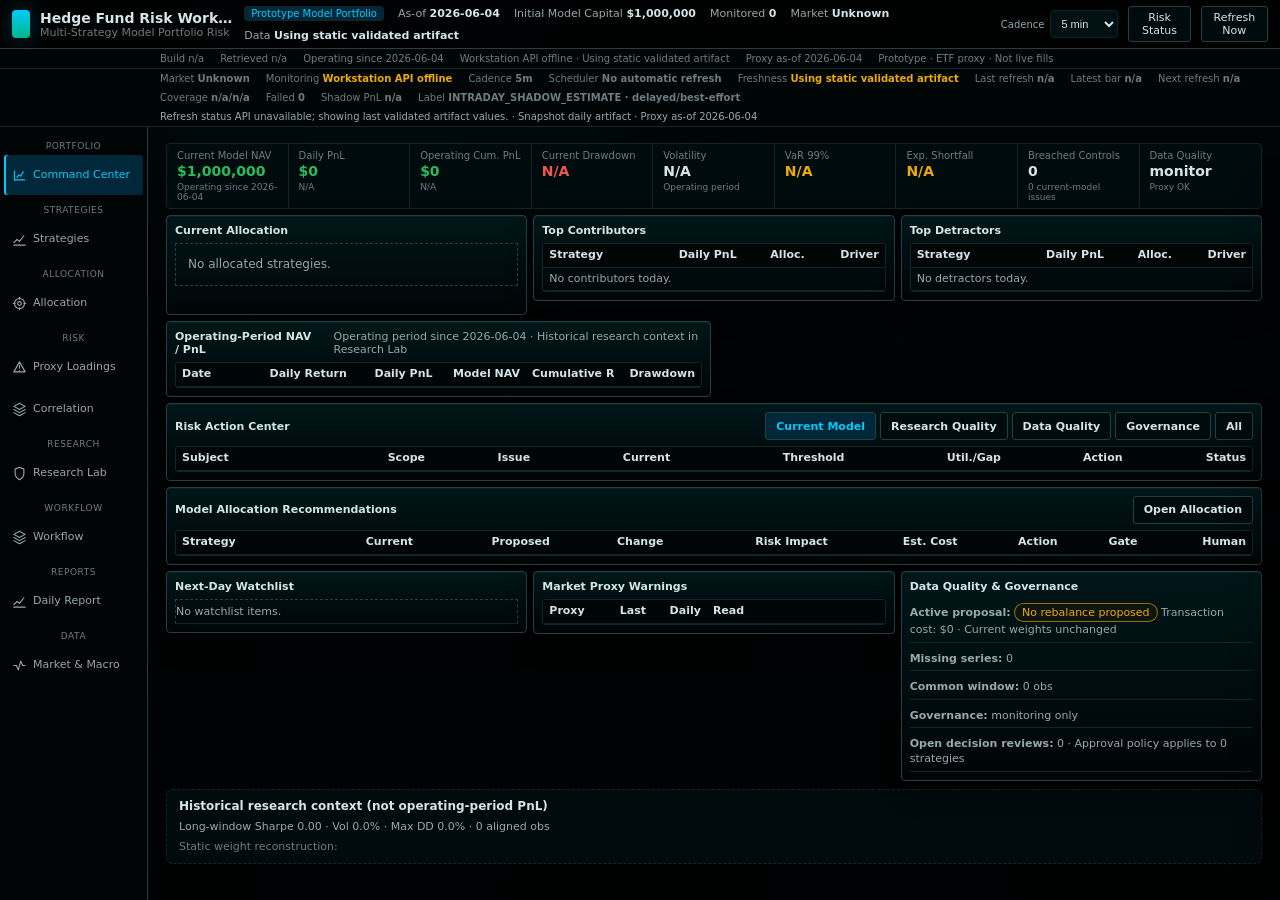
==== commit 0c0393ac: "feat: integrate Strategy Factory US-equity strategies into Research Lab Load factory and Strategy 21" ====
--- a/dashboard/index.html
+++ b/dashboard/index.html
@@ -30,9 +30,8 @@
         </div>
       </header>
 
-      <div class="secondary-status-strip hidden-panel" id="secondaryStatusStrip"></div>
-      <div class="header-warning-strip" id="headerDataWarning" aria-live="polite"></div>
-      <div class="secondary-status-strip intraday-strip hidden-panel" id="intradayRefreshStrip" aria-live="polite"></div>
+      <div class="secondary-status-strip" id="secondaryStatusStrip"></div>
+      <div class="secondary-status-strip intraday-strip" id="intradayRefreshStrip" aria-live="polite"></div>
 
       <div class="workspace v2-workspace">
         <nav class="nav-rail" id="navRail" aria-label="Workstation navigation"></nav>
@@ -40,36 +39,44 @@
         <main class="main-stage">
           <section class="tab-panel active" data-tab-panel="Portfolio Command Center">
             <div id="commandKpiStrip"></div>
-            <div id="commandDataWarning" class="command-data-warning" aria-live="polite"></div>
-            <details class="data-quality-details" id="commandDataQualityDetails">
-              <summary>Data quality details</summary>
-              <div id="commandDataQualityExpanded" class="compact-list"></div>
-            </details>
-            <section class="v2-grid command-v2-grid research-command-grid">
+            <section class="v2-grid command-v2-grid">
               <article class="panel v2-panel panel-span-4">
-                <div class="panel-title">Research Composite Members <span class="status-pill ok">SHADOW</span></div>
-                <div id="researchAllocationBars" class="allocation-bars compact-bars"></div>
-              </article>
-              <article class="panel v2-panel panel-span-4">
-                <div class="panel-title">Strategy 21 Composite Status</div>
-                <div id="strategy21StatusPanel" class="compact-list"></div>
-              </article>
-              <article class="panel v2-panel panel-span-4">
-                <div class="panel-title">Shadow Member Estimates</div>
-                <div class="table-viewport short"><div class="table-scroll"><table class="data-table dense" id="shadowMemberEstimatesTable"></table></div></div>
+                <div class="panel-title">Current Allocation</div>
+                <div id="allocationBars" class="allocation-bars compact-bars"></div>
+              </article>
+              <article class="panel v2-panel panel-span-4 contributors-panel">
+                <div class="panel-title">Top Contributors</div>
+                <div class="table-viewport short"><div class="table-scroll"><table class="data-table dense" id="contributorsTable"></table></div></div>
+              </article>
+              <article class="panel v2-panel panel-span-4 detractors-panel">
+                <div class="panel-title">Top Detractors</div>
+                <div class="table-viewport short"><div class="table-scroll"><table class="data-table dense" id="detractorsTable"></table></div></div>
+              </article>
+              <article class="panel v2-panel panel-span-6">
+                <div class="panel-title">Operating-Period NAV / PnL <small id="pnlChartCaption"></small></div>
+                <div id="operatingLedgerWrap"></div>
+                <canvas id="pnlCanvas" width="720" height="160"></canvas>
+              </article>
+              <article class="panel v2-panel panel-span-6" id="operatingDrawdownPanel">
+                <div class="panel-title">Operating-Period Drawdown</div>
+                <canvas id="drawdownCanvas" width="720" height="120"></canvas>
               </article>
               <article class="panel v2-panel panel-span-12">
-                <div class="panel-title">Research Data &amp; Risk Alerts
+                <div class="panel-title">Risk Action Center
                   <span class="panel-header-controls risk-action-filters" id="riskActionFilters">
-                    <button type="button" class="ghost-button compact" data-risk-filter="current_model">Legacy Model</button>
+                    <button type="button" class="ghost-button compact active" data-risk-filter="current_model">Current Model</button>
                     <button type="button" class="ghost-button compact" data-risk-filter="research">Research Quality</button>
-                    <button type="button" class="ghost-button compact active" data-risk-filter="data">Data Quality</button>
+                    <button type="button" class="ghost-button compact" data-risk-filter="data">Data Quality</button>
                     <button type="button" class="ghost-button compact" data-risk-filter="governance">Governance</button>
                     <button type="button" class="ghost-button compact" data-risk-filter="all">All</button>
                   </span>
                 </div>
                 <div class="table-viewport"><div class="table-scroll"><table class="data-table dense sticky-head" id="riskActionTable"></table></div></div>
               </article>
+              <article class="panel v2-panel panel-span-12">
+                <div class="panel-title">Model Allocation Recommendations <button type="button" class="ghost-button compact" id="openRebalanceTab">Open Allocation</button></div>
+                <div class="table-viewport"><div class="table-scroll"><table class="data-table dense sticky-head" id="rebalancePreviewTable"></table></div></div>
+              </article>
               <article class="panel v2-panel panel-span-4">
                 <div class="panel-title">Next-Day Watchlist</div>
                 <div class="compact-list" id="commandWatchlist"></div>
@@ -79,65 +86,34 @@
                 <div class="table-viewport short"><div class="table-scroll"><table class="data-table dense" id="commandMarketMini"></table></div></div>
               </article>
               <article class="panel v2-panel panel-span-4">
-                <div class="panel-title">Research Data &amp; Governance</div>
+                <div class="panel-title">Data Quality &amp; Governance</div>
                 <div class="compact-list" id="commandDataQuality"></div>
               </article>
             </section>
-            <section class="legacy-proxy-section" id="legacyProxySection">
-              <div class="legacy-proxy-banner">LEGACY PROXY / BENCHMARK RESEARCH</div>
-              <p class="legacy-proxy-note">Historical ETF proxy portfolio for benchmark research. Not current Strategy 21 shadow holdings, intraday PnL, or allocation-approved positions.</p>
-              <section class="v2-grid command-v2-grid">
-                <article class="panel v2-panel panel-span-4">
-                  <div class="panel-title">Legacy Proxy Allocation</div>
-                  <div id="allocationBars" class="allocation-bars compact-bars"></div>
-                </article>
-                <article class="panel v2-panel panel-span-4 contributors-panel">
-                  <div class="panel-title">Legacy Proxy Contributors</div>
-                  <div class="table-viewport short"><div class="table-scroll"><table class="data-table dense" id="contributorsTable"></table></div></div>
-                </article>
-                <article class="panel v2-panel panel-span-4 detractors-panel">
-                  <div class="panel-title">Legacy Proxy Detractors</div>
-                  <div class="table-viewport short"><div class="table-scroll"><table class="data-table dense" id="detractorsTable"></table></div></div>
-                </article>
-                <article class="panel v2-panel panel-span-6">
-                  <div class="panel-title">Legacy Proxy Operating NAV / PnL <small id="pnlChartCaption"></small></div>
-                  <div id="operatingLedgerWrap"></div>
-                  <canvas id="pnlCanvas" width="720" height="160"></canvas>
-                </article>
-                <article class="panel v2-panel panel-span-6" id="operatingDrawdownPanel">
-                  <div class="panel-title">Legacy Proxy Operating Drawdown</div>
-                  <canvas id="drawdownCanvas" width="720" height="120"></canvas>
-                </article>
-                <article class="panel v2-panel panel-span-12">
-                  <div class="panel-title">Legacy Proxy Allocation Recommendations <button type="button" class="ghost-button compact" id="openRebalanceTab">Open Allocation</button></div>
-                  <div class="table-viewport"><div class="table-scroll"><table class="data-table dense sticky-head" id="rebalancePreviewTable"></table></div></div>
-                </article>
-              </section>
-              <section class="historical-research-context compact-context" id="historicalResearchContext"></section>
-            </section>
+            <section class="historical-research-context compact-context" id="historicalResearchContext"></section>
           </section>
 
           <section class="tab-panel" data-tab-panel="Strategy Monitor">
             <div id="monitorKpiStrip"></div>
-            <article class="panel v2-panel strategy-monitor-panel" id="shadowStrategyPanel">
+            <article class="panel v2-panel strategy-monitor-panel">
               <div class="monitor-heading">
-                <div class="panel-title">Current Research / Shadow Registry</div>
-                <select id="shadowStrategyStatusFilter" aria-label="Research strategy view">
-                  <option value="CURRENT_RESEARCH" selected>Current Research</option>
-                  <option value="RESEARCH_COMPOSITE">Research Composite</option>
-                  <option value="ARCHIVE">Archived/Rejected</option>
-                  <option value="LEGACY_PROXY">Legacy Proxy</option>
+                <div class="panel-title">Retained Research / Shadow Registry</div>
+                <select id="shadowStrategyStatusFilter" aria-label="Shadow strategy status">
                   <option value="ALL">ALL</option>
+                    <option value="RESEARCH_COMPOSITE_MEMBER">RESEARCH_COMPOSITE_MEMBER</option>
+                    <option value="RESEARCH_COMPOSITE">RESEARCH_COMPOSITE</option>
+                    <option value="RESEARCH_CANDIDATE">RESEARCH_CANDIDATE</option>
+                  <option value="ARCHIVE">ARCHIVE</option>
+                  <option value="BLOCKED">BLOCKED</option>
                 </select>
               </div>
               <div class="table-viewport"><div class="table-scroll">
                 <table class="data-table dense sticky-head" id="shadowStrategyTable"></table>
               </div></div>
             </article>
-            <article class="panel v2-panel strategy-monitor-panel hidden-panel" id="legacyStrategyMonitorPanel">
+            <article class="panel v2-panel strategy-monitor-panel">
               <div class="monitor-heading">
-                <div class="panel-title">Legacy Proxy Strategy Monitor</div>
-                <div class="legacy-proxy-banner">LEGACY PROXY</div>
+                <div class="panel-title">Strategy Monitor</div>
                 <div class="monitor-controls">
                   <input id="strategySearch" type="search" placeholder="Search strategy, family, position" />
                   <select id="strategyAllocationFilter" aria-label="Allocation status">
@@ -262,7 +238,7 @@
             </section>
             <section class="research-lab-grid">
               <article class="panel v2-panel research-lab-main"><div class="panel-title">Gross vs Net Cumulative Return</div><p id="researchLabCaption" class="research-caption"></p><canvas id="backtestCanvas" width="800" height="220"></canvas></article>
-              <article class="panel v2-panel research-lab-side"><div class="panel-title">Research Decision</div><div id="researchLabDecision" class="compact-list"></div><div class="panel-title sub">Drawdown</div><canvas id="researchDrawdownCanvas" class="drawer-canvas" width="380" height="120"></canvas><div class="panel-title sub">Rolling Sharpe (63D)</div><canvas id="researchRollingCanvas" class="drawer-canvas" width="380" height="120"></canvas><div class="panel-title sub">Return Distribution</div><canvas id="researchDistributionCanvas" class="drawer-canvas" width="380" height="120"></canvas></article>
+              <article class="panel v2-panel research-lab-side"><div class="panel-title">Research Decision</div><div id="researchLabDecision" class="compact-list"></div><div class="panel-title sub">Strategy Summary</div><div id="researchStrategyHeader" class="compact-list"></div><div class="panel-title sub">Drawdown</div><canvas id="researchDrawdownCanvas" class="drawer-canvas" width="380" height="120"></canvas><div class="panel-title sub">Rolling Sharpe (63D)</div><canvas id="researchRollingCanvas" class="drawer-canvas" width="380" height="120"></canvas><div class="panel-title sub">Return Distribution</div><canvas id="researchDistributionCanvas" class="drawer-canvas" width="380" height="120"></canvas><div class="panel-title sub">IC & Signal Quality</div><div id="researchIcPanel" class="compact-list"></div><div class="panel-title sub">Turnover & Cost Drag</div><div id="researchTurnoverPanel" class="compact-list"></div><div class="panel-title sub">Long vs Short Contribution</div><div id="researchAttributionPanel" class="compact-list"></div><div class="panel-title sub">Strategy Logic</div><div id="researchLogicPanel" class="compact-list"></div><div class="panel-title sub">Factor & Exposure Interpretation</div><div id="researchFactorPanel" class="compact-list"></div><div class="panel-title sub">Assumptions & Limitations</div><div id="researchLimitationsPanel" class="compact-list"></div></article>
               <article class="panel v2-panel research-lab-span-6"><div class="panel-title">No-Look-Ahead Checklist</div><div class="checklist compact-checklist" id="researchChecklist"></div></article>
               <article class="panel v2-panel research-lab-span-6"><div class="panel-title">Walk-Forward Results</div><div class="table-viewport"><div class="table-scroll"><table class="data-table dense" id="walkForwardTable"></table></div></div></article>
               <article class="panel v2-panel research-lab-span-6"><div class="panel-title">Literature Strategy Prototypes</div><div class="table-viewport"><div class="table-scroll"><table class="data-table dense" id="literatureStrategyTable"></table></div></div></article>
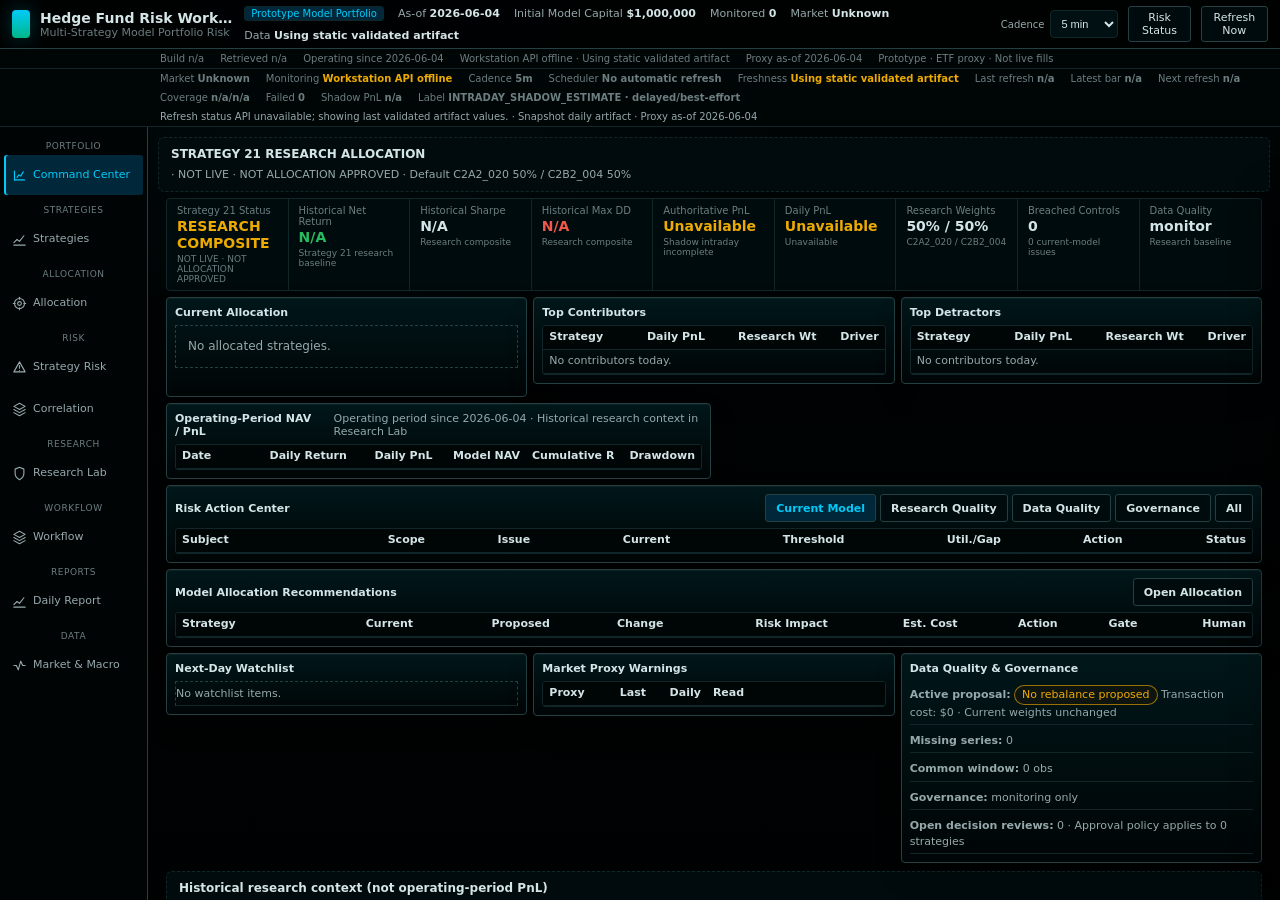
==== commit 770afec3: "fix: drive all dashboard tabs from Strategy 21 US-equity research data Wire Allocation, factors, cor" ====
--- a/dashboard/index.html
+++ b/dashboard/index.html
@@ -38,6 +38,7 @@
 
         <main class="main-stage">
           <section class="tab-panel active" data-tab-panel="Portfolio Command Center">
+            <div id="commandResearchBanner"></div>
             <div id="commandKpiStrip"></div>
             <section class="v2-grid command-v2-grid">
               <article class="panel v2-panel panel-span-4">
@@ -97,23 +98,24 @@
             <div id="monitorKpiStrip"></div>
             <article class="panel v2-panel strategy-monitor-panel">
               <div class="monitor-heading">
-                <div class="panel-title">Retained Research / Shadow Registry</div>
-                <select id="shadowStrategyStatusFilter" aria-label="Shadow strategy status">
-                  <option value="ALL">ALL</option>
-                    <option value="RESEARCH_COMPOSITE_MEMBER">RESEARCH_COMPOSITE_MEMBER</option>
-                    <option value="RESEARCH_COMPOSITE">RESEARCH_COMPOSITE</option>
-                    <option value="RESEARCH_CANDIDATE">RESEARCH_CANDIDATE</option>
-                  <option value="ARCHIVE">ARCHIVE</option>
-                  <option value="BLOCKED">BLOCKED</option>
+                <div class="panel-title">US-Equity Strategy Registry</div>
+                <select id="shadowStrategyStatusFilter" aria-label="US-equity strategy filter">
+                  <option value="ALL_US_EQUITY">ALL US-EQUITY</option>
+                  <option value="RETAINED">RETAINED</option>
+                  <option value="STRATEGY_21">STRATEGY 21</option>
+                  <option value="WATCHLIST">WATCHLIST</option>
+                  <option value="DUPLICATE">DUPLICATE</option>
+                  <option value="ARCHIVED">ARCHIVED / REJECTED</option>
+                  <option value="LEGACY_REFERENCE">LEGACY RESEARCH REFERENCE</option>
                 </select>
               </div>
               <div class="table-viewport"><div class="table-scroll">
                 <table class="data-table dense sticky-head" id="shadowStrategyTable"></table>
               </div></div>
             </article>
-            <article class="panel v2-panel strategy-monitor-panel">
+            <article class="panel v2-panel strategy-monitor-panel hidden-panel" id="legacyStrategyMonitorPanel">
               <div class="monitor-heading">
-                <div class="panel-title">Strategy Monitor</div>
+                <div class="panel-title">Legacy Proxy Strategy Monitor</div>
                 <div class="monitor-controls">
                   <input id="strategySearch" type="search" placeholder="Search strategy, family, position" />
                   <select id="strategyAllocationFilter" aria-label="Allocation status">
@@ -146,6 +148,7 @@
           </section>
 
           <section class="tab-panel" data-tab-panel="Allocation & Rebalance">
+            <div id="allocationResearchBanner"></div>
             <div id="allocationBeforeAfterStrip"></div>
             <section class="approval-status-bar v2-approval-bar" id="approvalStatusBar"></section>
             <section class="allocation-persistent-checks" id="allocationPersistentChecks"></section>
@@ -203,7 +206,9 @@
           </section>
 
           <section class="tab-panel" data-tab-panel="Risk Factors & Exposure">
-            <p class="factor-section-note">Proxy factor loadings from the ETF research model. Signed loadings are shown for direction; limits and utilization use absolute |loading|. These are not position-level institutional factor sensitivities (e.g. Barra/Axioma).</p>
+            <div id="factorResearchBanner"></div>
+            <p class="factor-section-note" id="factorSectionNote">US-equity strategy risk factors from Strategy Factory baselines and Strategy 21 overlap diagnostics. Values are labeled MEASURED, PROXY, ECONOMIC INTERPRETATION, or NOT YET MEASURED.</p>
+            <div id="usEquityFactorCards" class="compact-list"></div>
             <section class="kpi-grid factor-kpi-grid" id="factorKpiGrid" aria-label="Proxy factor loading summary cards"></section>
             <section class="factor-grid">
               <article class="panel v2-panel"><div class="panel-title" title="Signed weighted ETF proxy loadings aggregated to portfolio level.">Portfolio Proxy Factor Loadings</div><p class="factor-note" id="riskFactorNote"></p><div id="riskFactorBars" class="factor-bars"></div></article>
@@ -214,8 +219,9 @@
           </section>
 
           <section class="tab-panel" data-tab-panel="Correlation & Diversification">
+            <div id="correlationResearchBanner"></div>
             <section class="correlation-layout">
-              <article class="panel v2-panel"><div class="panel-title">Diversification Summary</div><select id="correlationUniverse" aria-label="Correlation universe"><option value="allocated">Allocated only</option><option value="all">All research universe</option></select><div id="correlationSummary" class="drawer-section-grid"></div></article>
+              <article class="panel v2-panel"><div class="panel-title">Diversification Summary</div><select id="correlationUniverse" aria-label="Correlation universe"><option value="CURRENT_COMPOSITE">Current Composite</option><option value="RETAINED">Retained</option><option value="ALL_US_EQUITY">All US-Equity Research</option><option value="EXCLUDED_DUPLICATES">Excluded Duplicates</option><option value="LEGACY_PROXY">Legacy Proxy Reference</option></select><div id="correlationSummary" class="drawer-section-grid"></div></article>
               <article class="panel v2-panel"><div class="panel-title">Highest Correlation Pairs</div><div class="table-viewport"><div class="table-scroll"><table class="data-table dense" id="correlationPairs"></table></div></div></article>
               <article class="panel v2-panel full-width matrix-row"><div class="panel-title" id="correlationMatrixTitle">Correlation Matrix</div><div class="matrix-scroll"><div class="matrix large" id="correlationMatrix"></div></div></article>
             </section>
@@ -249,14 +255,16 @@
           </section>
 
           <section class="tab-panel" data-tab-panel="Strategy Library & Workflow">
+            <div id="workflowResearchBanner"></div>
             <article class="panel v2-panel full">
-              <div class="panel-title">Strategy Library &amp; Workflow</div>
+              <div class="panel-title">US-Equity Research Pipeline</div>
               <div class="workflow-filters" id="workflowFilters"></div>
               <div class="table-viewport workflow-table-viewport"><div class="table-scroll"><table class="data-table dense sticky-head freeze-first-col" id="workflowTable"></table></div></div>
             </article>
           </section>
 
           <section class="tab-panel" data-tab-panel="Daily Risk Report / Decision Log">
+            <div id="dailyReportResearchBanner"></div>
             <section class="report-workspace" id="reportWorkspace">
               <div class="report-status-strip report-span-12" id="reportStatusStrip"></div>
 
@@ -336,6 +344,7 @@
         </aside>
       </div>
     </div>
+    <script src="research_universe.js"></script>
     <script src="components.js"></script>
     <script src="app.js"></script>
   </body>
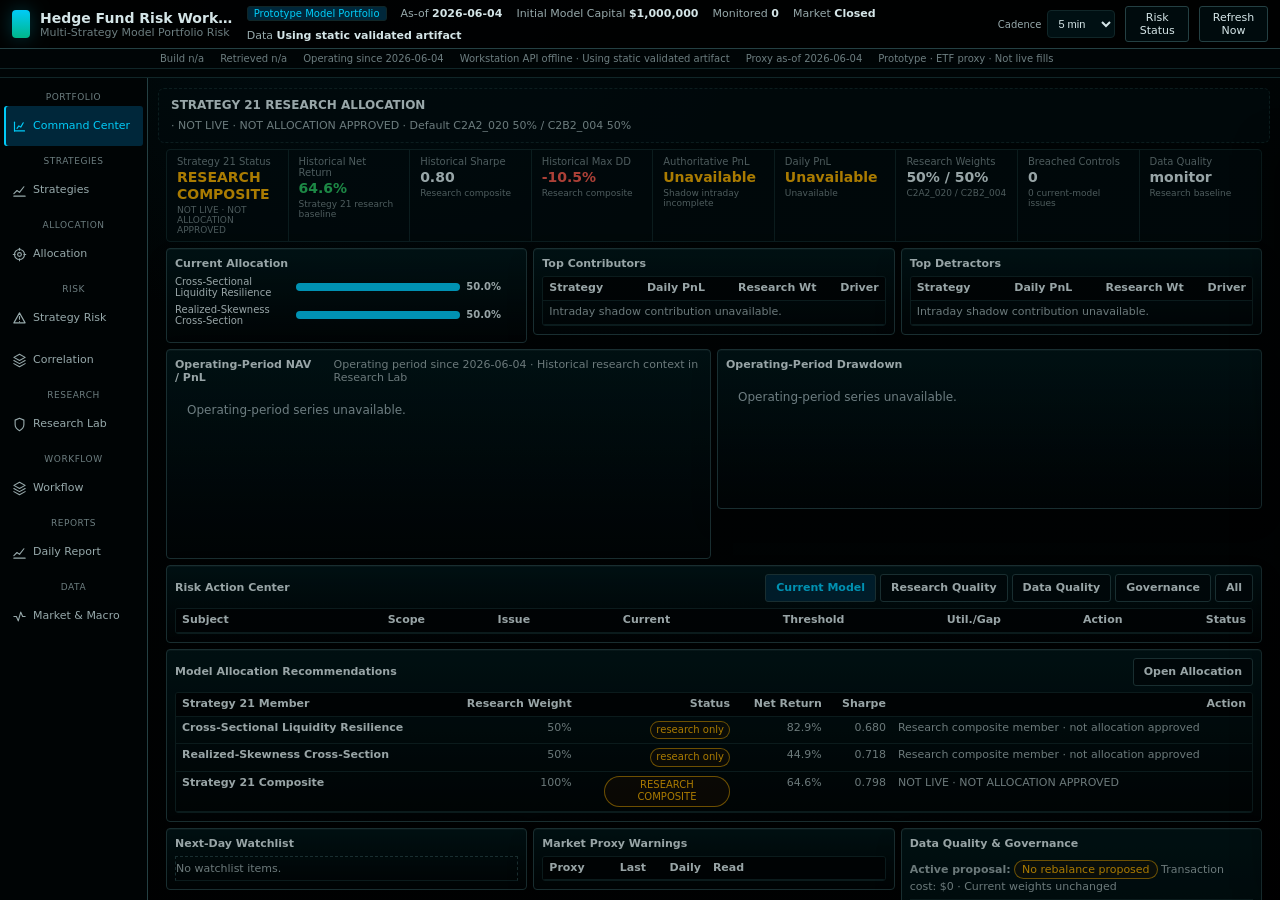
==== commit 6d295004: "fix: load US-equity research from static bundle for Strategies, Lab, Allocation Serve compact factor" ====
--- a/dashboard/index.html
+++ b/dashboard/index.html
@@ -203,6 +203,10 @@
                 <p class="decision-footnote" id="decisionAuthorityStatus">Human approval does not authorize execution.</p>
               </article>
             </section>
+            <details class="legacy-reference-section" id="legacyAllocationReference">
+              <summary>Legacy Reference — ETF Proxy Allocation Sandbox (not current research)</summary>
+              <div class="table-viewport short"><div class="table-scroll"><table class="data-table dense" id="legacyAllocationReferenceTable"></table></div></div>
+            </details>
           </section>
 
           <section class="tab-panel" data-tab-panel="Risk Factors & Exposure">
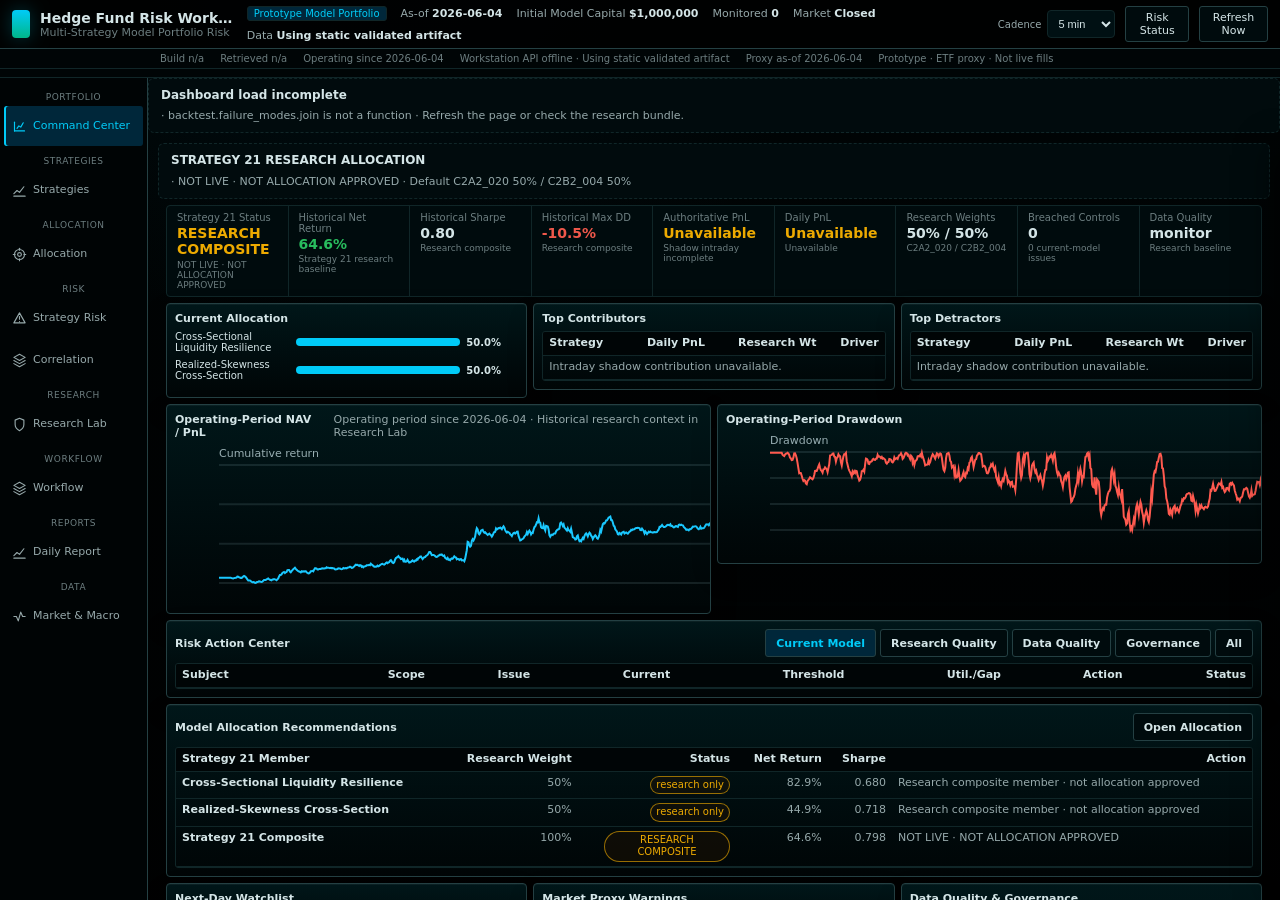
==== commit 9ad21687: "Fix dashboard scroll, interaction, and Strategy 21 chart redraw. Ensure init always clears app-loadi" ====
--- a/dashboard/index.html
+++ b/dashboard/index.html
@@ -109,7 +109,7 @@
                   <option value="LEGACY_REFERENCE">LEGACY RESEARCH REFERENCE</option>
                 </select>
               </div>
-              <div class="table-viewport"><div class="table-scroll">
+              <div class="table-viewport strategy-registry-viewport"><div class="table-scroll strategy-registry-scroll">
                 <table class="data-table dense sticky-head" id="shadowStrategyTable"></table>
               </div></div>
             </article>
--- a/dashboard/styles.css
+++ b/dashboard/styles.css
@@ -373,7 +373,7 @@
   width: 100%;
   max-width: 100%;
   overflow-x: auto;
-  overflow-y: visible;
+  overflow-y: auto;
   -webkit-overflow-scrolling: touch;
 }
 
@@ -2471,7 +2471,7 @@
 }
 
 .tab-panel {
-  min-height: 680px;
+  min-height: 0;
 }
 
 .workspace,
@@ -2531,7 +2531,9 @@
 .util-bar.breach span { background: var(--danger); }
 .table-viewport { max-height: min(320px, 42vh); overflow: hidden; border: 1px solid var(--line-soft); border-radius: 3px; }
 .table-viewport.short { max-height: 180px; }
-.table-viewport .table-scroll { max-height: inherit; overflow: auto; border: 0; }
+.table-viewport .table-scroll { max-height: 100%; overflow: auto; border: 0; overscroll-behavior: contain; }
+.strategy-registry-viewport { max-height: min(520px, 62vh); }
+.strategy-registry-scroll { min-height: 0; }
 .monitor-table-viewport { max-height: min(520px, 58vh); }
 .allocation-matrix-viewport { max-height: min(400px, 48vh); }
 .data-table.dense th, .data-table.dense td { padding: 4px 6px; font-size: 11px; line-height: 1.35; height: auto; min-height: 28px; vertical-align: top; }
@@ -2618,6 +2620,5 @@
 }
 
 body.app-loading .main-stage {
-  opacity: 0.72;
-  pointer-events: none;
-}
+  opacity: 0.88;
+}
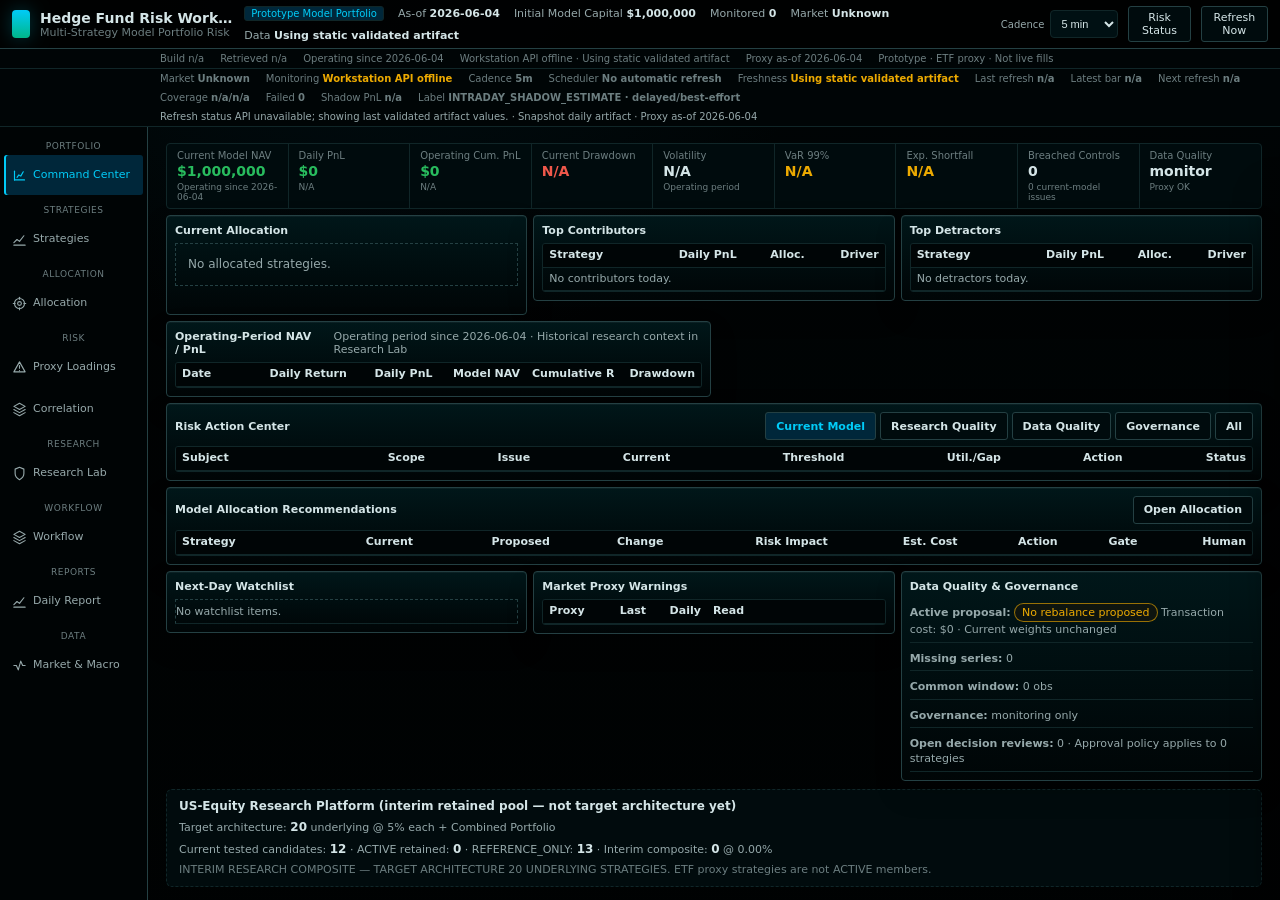
==== commit 0a9edd8a: "Integrate interim 13-member US-equity research composite into dashboard. Wire the static research bu" ====
--- a/dashboard/index.html
+++ b/dashboard/index.html
@@ -38,7 +38,6 @@
 
         <main class="main-stage">
           <section class="tab-panel active" data-tab-panel="Portfolio Command Center">
-            <div id="commandResearchBanner"></div>
             <div id="commandKpiStrip"></div>
             <section class="v2-grid command-v2-grid">
               <article class="panel v2-panel panel-span-4">
@@ -98,24 +97,23 @@
             <div id="monitorKpiStrip"></div>
             <article class="panel v2-panel strategy-monitor-panel">
               <div class="monitor-heading">
-                <div class="panel-title">US-Equity Strategy Registry</div>
-                <select id="shadowStrategyStatusFilter" aria-label="US-equity strategy filter">
-                  <option value="ALL_US_EQUITY">ALL US-EQUITY</option>
-                  <option value="RETAINED">RETAINED</option>
-                  <option value="STRATEGY_21">STRATEGY 21</option>
-                  <option value="WATCHLIST">WATCHLIST</option>
-                  <option value="DUPLICATE">DUPLICATE</option>
-                  <option value="ARCHIVED">ARCHIVED / REJECTED</option>
-                  <option value="LEGACY_REFERENCE">LEGACY RESEARCH REFERENCE</option>
+                <div class="panel-title">Retained Research / Shadow Registry</div>
+                <select id="shadowStrategyStatusFilter" aria-label="Shadow strategy status">
+                  <option value="ALL">ALL</option>
+                    <option value="RESEARCH_COMPOSITE_MEMBER">RESEARCH_COMPOSITE_MEMBER</option>
+                    <option value="RESEARCH_COMPOSITE">RESEARCH_COMPOSITE</option>
+                    <option value="RESEARCH_CANDIDATE">RESEARCH_CANDIDATE</option>
+                  <option value="ARCHIVE">ARCHIVE</option>
+                  <option value="BLOCKED">BLOCKED</option>
                 </select>
               </div>
-              <div class="table-viewport strategy-registry-viewport"><div class="table-scroll strategy-registry-scroll">
+              <div class="table-viewport"><div class="table-scroll">
                 <table class="data-table dense sticky-head" id="shadowStrategyTable"></table>
               </div></div>
             </article>
-            <article class="panel v2-panel strategy-monitor-panel hidden-panel" id="legacyStrategyMonitorPanel">
+            <article class="panel v2-panel strategy-monitor-panel">
               <div class="monitor-heading">
-                <div class="panel-title">Legacy Proxy Strategy Monitor</div>
+                <div class="panel-title">Strategy Monitor</div>
                 <div class="monitor-controls">
                   <input id="strategySearch" type="search" placeholder="Search strategy, family, position" />
                   <select id="strategyAllocationFilter" aria-label="Allocation status">
@@ -148,7 +146,6 @@
           </section>
 
           <section class="tab-panel" data-tab-panel="Allocation & Rebalance">
-            <div id="allocationResearchBanner"></div>
             <div id="allocationBeforeAfterStrip"></div>
             <section class="approval-status-bar v2-approval-bar" id="approvalStatusBar"></section>
             <section class="allocation-persistent-checks" id="allocationPersistentChecks"></section>
@@ -203,16 +200,10 @@
                 <p class="decision-footnote" id="decisionAuthorityStatus">Human approval does not authorize execution.</p>
               </article>
             </section>
-            <details class="legacy-reference-section" id="legacyAllocationReference">
-              <summary>Legacy Reference — ETF Proxy Allocation Sandbox (not current research)</summary>
-              <div class="table-viewport short"><div class="table-scroll"><table class="data-table dense" id="legacyAllocationReferenceTable"></table></div></div>
-            </details>
           </section>
 
           <section class="tab-panel" data-tab-panel="Risk Factors & Exposure">
-            <div id="factorResearchBanner"></div>
-            <p class="factor-section-note" id="factorSectionNote">US-equity strategy risk factors from Strategy Factory baselines and Strategy 21 overlap diagnostics. Values are labeled MEASURED, PROXY, ECONOMIC INTERPRETATION, or NOT YET MEASURED.</p>
-            <div id="usEquityFactorCards" class="compact-list"></div>
+            <p class="factor-section-note">Proxy factor loadings from the ETF research model. Signed loadings are shown for direction; limits and utilization use absolute |loading|. These are not position-level institutional factor sensitivities (e.g. Barra/Axioma).</p>
             <section class="kpi-grid factor-kpi-grid" id="factorKpiGrid" aria-label="Proxy factor loading summary cards"></section>
             <section class="factor-grid">
               <article class="panel v2-panel"><div class="panel-title" title="Signed weighted ETF proxy loadings aggregated to portfolio level.">Portfolio Proxy Factor Loadings</div><p class="factor-note" id="riskFactorNote"></p><div id="riskFactorBars" class="factor-bars"></div></article>
@@ -223,9 +214,8 @@
           </section>
 
           <section class="tab-panel" data-tab-panel="Correlation & Diversification">
-            <div id="correlationResearchBanner"></div>
             <section class="correlation-layout">
-              <article class="panel v2-panel"><div class="panel-title">Diversification Summary</div><select id="correlationUniverse" aria-label="Correlation universe"><option value="CURRENT_COMPOSITE">Current Composite</option><option value="RETAINED">Retained</option><option value="ALL_US_EQUITY">All US-Equity Research</option><option value="EXCLUDED_DUPLICATES">Excluded Duplicates</option><option value="LEGACY_PROXY">Legacy Proxy Reference</option></select><div id="correlationSummary" class="drawer-section-grid"></div></article>
+              <article class="panel v2-panel"><div class="panel-title">Diversification Summary</div><select id="correlationUniverse" aria-label="Correlation universe"><option value="allocated">Allocated only</option><option value="all">All research universe</option></select><div id="correlationSummary" class="drawer-section-grid"></div></article>
               <article class="panel v2-panel"><div class="panel-title">Highest Correlation Pairs</div><div class="table-viewport"><div class="table-scroll"><table class="data-table dense" id="correlationPairs"></table></div></div></article>
               <article class="panel v2-panel full-width matrix-row"><div class="panel-title" id="correlationMatrixTitle">Correlation Matrix</div><div class="matrix-scroll"><div class="matrix large" id="correlationMatrix"></div></div></article>
             </section>
@@ -248,7 +238,7 @@
             </section>
             <section class="research-lab-grid">
               <article class="panel v2-panel research-lab-main"><div class="panel-title">Gross vs Net Cumulative Return</div><p id="researchLabCaption" class="research-caption"></p><canvas id="backtestCanvas" width="800" height="220"></canvas></article>
-              <article class="panel v2-panel research-lab-side"><div class="panel-title">Research Decision</div><div id="researchLabDecision" class="compact-list"></div><div class="panel-title sub">Strategy Summary</div><div id="researchStrategyHeader" class="compact-list"></div><div class="panel-title sub">Drawdown</div><canvas id="researchDrawdownCanvas" class="drawer-canvas" width="380" height="120"></canvas><div class="panel-title sub">Rolling Sharpe (63D)</div><canvas id="researchRollingCanvas" class="drawer-canvas" width="380" height="120"></canvas><div class="panel-title sub">Return Distribution</div><canvas id="researchDistributionCanvas" class="drawer-canvas" width="380" height="120"></canvas><div class="panel-title sub">IC & Signal Quality</div><div id="researchIcPanel" class="compact-list"></div><div class="panel-title sub">Turnover & Cost Drag</div><div id="researchTurnoverPanel" class="compact-list"></div><div class="panel-title sub">Long vs Short Contribution</div><div id="researchAttributionPanel" class="compact-list"></div><div class="panel-title sub">Strategy Logic</div><div id="researchLogicPanel" class="compact-list"></div><div class="panel-title sub">Factor & Exposure Interpretation</div><div id="researchFactorPanel" class="compact-list"></div><div class="panel-title sub">Assumptions & Limitations</div><div id="researchLimitationsPanel" class="compact-list"></div></article>
+              <article class="panel v2-panel research-lab-side"><div class="panel-title">Research Decision</div><div id="researchLabDecision" class="compact-list"></div><div class="panel-title sub">Drawdown</div><canvas id="researchDrawdownCanvas" class="drawer-canvas" width="380" height="120"></canvas><div class="panel-title sub">Rolling Sharpe (63D)</div><canvas id="researchRollingCanvas" class="drawer-canvas" width="380" height="120"></canvas><div class="panel-title sub">Return Distribution</div><canvas id="researchDistributionCanvas" class="drawer-canvas" width="380" height="120"></canvas></article>
               <article class="panel v2-panel research-lab-span-6"><div class="panel-title">No-Look-Ahead Checklist</div><div class="checklist compact-checklist" id="researchChecklist"></div></article>
               <article class="panel v2-panel research-lab-span-6"><div class="panel-title">Walk-Forward Results</div><div class="table-viewport"><div class="table-scroll"><table class="data-table dense" id="walkForwardTable"></table></div></div></article>
               <article class="panel v2-panel research-lab-span-6"><div class="panel-title">Literature Strategy Prototypes</div><div class="table-viewport"><div class="table-scroll"><table class="data-table dense" id="literatureStrategyTable"></table></div></div></article>
@@ -259,16 +249,14 @@
           </section>
 
           <section class="tab-panel" data-tab-panel="Strategy Library & Workflow">
-            <div id="workflowResearchBanner"></div>
             <article class="panel v2-panel full">
-              <div class="panel-title">US-Equity Research Pipeline</div>
+              <div class="panel-title">Strategy Library &amp; Workflow</div>
               <div class="workflow-filters" id="workflowFilters"></div>
               <div class="table-viewport workflow-table-viewport"><div class="table-scroll"><table class="data-table dense sticky-head freeze-first-col" id="workflowTable"></table></div></div>
             </article>
           </section>
 
           <section class="tab-panel" data-tab-panel="Daily Risk Report / Decision Log">
-            <div id="dailyReportResearchBanner"></div>
             <section class="report-workspace" id="reportWorkspace">
               <div class="report-status-strip report-span-12" id="reportStatusStrip"></div>
 
@@ -348,8 +336,8 @@
         </aside>
       </div>
     </div>
+    <script src="components.js"></script>
     <script src="research_universe.js"></script>
-    <script src="components.js"></script>
     <script src="app.js"></script>
   </body>
 </html>
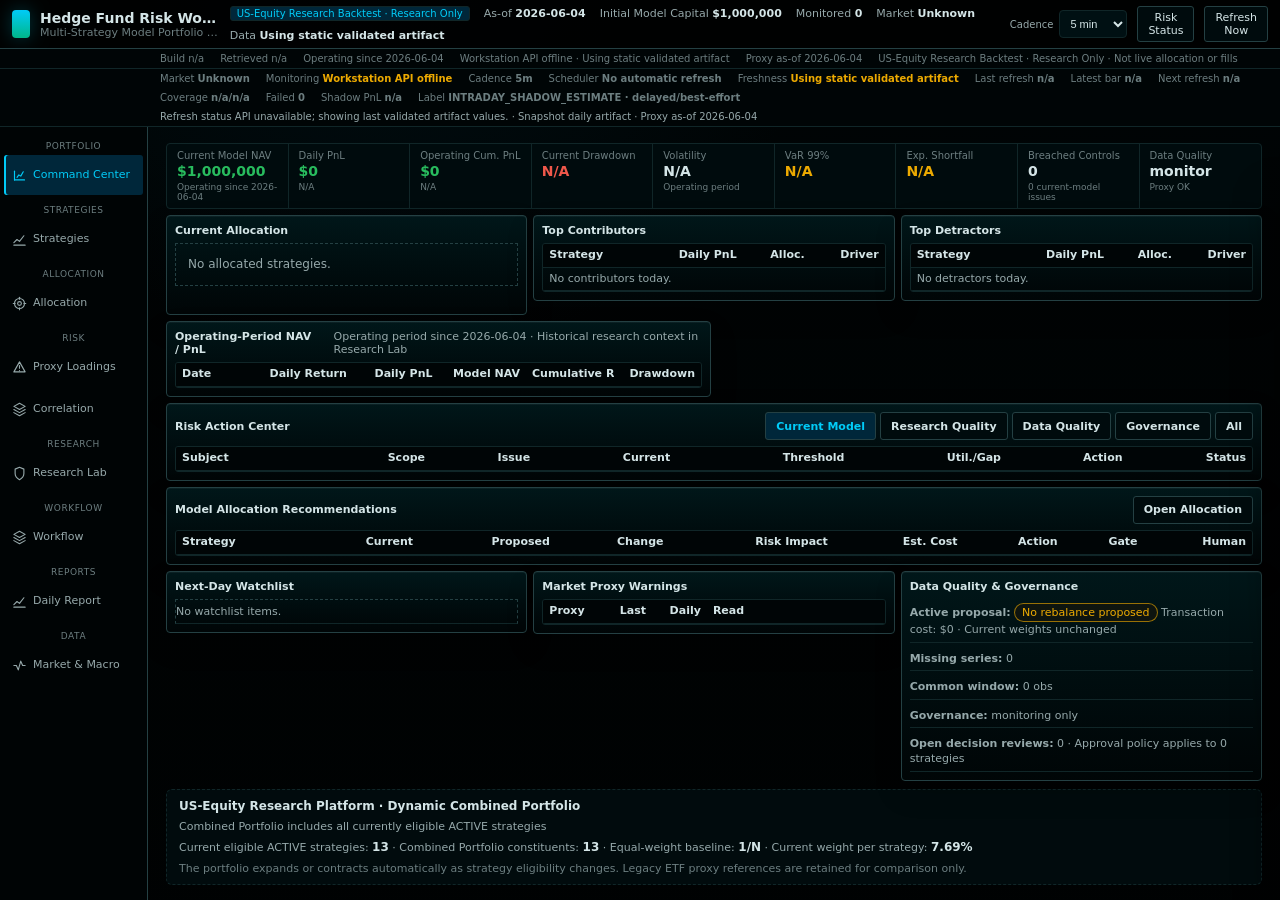
==== commit 4c667eec: "Make Combined Portfolio dynamic with explicit research eligibility semantics. Co-authored-by: Cursor" ====
--- a/dashboard/index.html
+++ b/dashboard/index.html
@@ -95,7 +95,7 @@
 
           <section class="tab-panel" data-tab-panel="Strategy Monitor">
             <div id="monitorKpiStrip"></div>
-            <article class="panel v2-panel strategy-monitor-panel">
+            <article class="panel v2-panel strategy-monitor-panel strategy-registry-panel">
               <div class="monitor-heading">
                 <div class="panel-title">Retained Research / Shadow Registry</div>
                 <select id="shadowStrategyStatusFilter" aria-label="Shadow strategy status">
@@ -107,7 +107,7 @@
                   <option value="BLOCKED">BLOCKED</option>
                 </select>
               </div>
-              <div class="table-viewport"><div class="table-scroll">
+              <div class="table-viewport strategy-registry-viewport"><div class="table-scroll strategy-registry-scroll">
                 <table class="data-table dense sticky-head" id="shadowStrategyTable"></table>
               </div></div>
             </article>
@@ -230,21 +230,61 @@
           </section>
 
           <section class="tab-panel" data-tab-panel="Backtesting & Research Lab">
+            <div id="researchLabDetailAnchor" class="research-detail-anchor"></div>
             <section class="research-lab-toolbar">
-              <label class="research-selector-label">Strategy prototype
-                <select id="researchLabSelector" aria-label="Research lab strategy selector"></select>
+              <label class="research-selector-label">US-Equity Research Backtest · Research Only
+                <select id="researchLabSelector" aria-label="US-equity research strategy selector"></select>
               </label>
-              <div id="researchLabSummaryStrip" class="research-summary-strip"></div>
+              <p class="research-nav-hint status-muted">Select a strategy above, or open <strong>View Details</strong> from the Strategies page.</p>
+              <article class="panel v2-panel research-lab-overview-panel">
+                <div class="panel-title">Strategy Overview</div>
+                <div id="researchLabOverview" class="research-overview-grid"></div>
+              </article>
             </section>
             <section class="research-lab-grid">
-              <article class="panel v2-panel research-lab-main"><div class="panel-title">Gross vs Net Cumulative Return</div><p id="researchLabCaption" class="research-caption"></p><canvas id="backtestCanvas" width="800" height="220"></canvas></article>
-              <article class="panel v2-panel research-lab-side"><div class="panel-title">Research Decision</div><div id="researchLabDecision" class="compact-list"></div><div class="panel-title sub">Drawdown</div><canvas id="researchDrawdownCanvas" class="drawer-canvas" width="380" height="120"></canvas><div class="panel-title sub">Rolling Sharpe (63D)</div><canvas id="researchRollingCanvas" class="drawer-canvas" width="380" height="120"></canvas><div class="panel-title sub">Return Distribution</div><canvas id="researchDistributionCanvas" class="drawer-canvas" width="380" height="120"></canvas></article>
+              <article class="panel v2-panel research-lab-main">
+                <div class="panel-title">Strategy Details</div>
+                <p id="researchLabChartNotice" class="research-notice status-muted" hidden></p>
+                <div id="researchLabChartSection">
+                  <div class="panel-title sub">Gross vs Net Cumulative Return</div>
+                  <div id="researchLabPerformanceMetrics" class="research-summary-strip"></div>
+                  <p id="researchLabCaption" class="research-caption"></p>
+                  <canvas id="backtestCanvas" width="800" height="220"></canvas>
+                </div>
+                <div id="researchLabMainDetail" class="research-main-detail" hidden></div>
+              </article>
+              <article class="panel v2-panel research-lab-side">
+                <div class="panel-title">Risk and Costs</div>
+                <div id="researchLabRiskMetrics" class="research-summary-strip compact"></div>
+                <div class="panel-title sub">Drawdown</div>
+                <p id="researchDrawdownNotice" class="research-notice status-muted" hidden></p>
+                <canvas id="researchDrawdownCanvas" class="drawer-canvas" width="380" height="120"></canvas>
+                <div class="panel-title sub">Rolling Sharpe (63D)</div>
+                <p id="researchRollingNotice" class="research-notice status-muted" hidden></p>
+                <canvas id="researchRollingCanvas" class="drawer-canvas" width="380" height="120"></canvas>
+                <div class="panel-title sub">Return Distribution</div>
+                <p id="researchDistributionNotice" class="research-notice status-muted" hidden></p>
+                <canvas id="researchDistributionCanvas" class="drawer-canvas" width="380" height="120"></canvas>
+              </article>
+              <article class="panel v2-panel research-lab-span-12" id="researchLabHoldingsPanel">
+                <div class="panel-title">Current Holdings</div>
+                <div id="researchLabHoldings"></div>
+              </article>
+              <article class="panel v2-panel research-lab-span-12" id="researchLabCompositePanel" hidden>
+                <div class="panel-title">Combined Portfolio Composition</div>
+                <div id="researchLabCompositeDetail"></div>
+              </article>
               <article class="panel v2-panel research-lab-span-6"><div class="panel-title">No-Look-Ahead Checklist</div><div class="checklist compact-checklist" id="researchChecklist"></div></article>
               <article class="panel v2-panel research-lab-span-6"><div class="panel-title">Walk-Forward Results</div><div class="table-viewport"><div class="table-scroll"><table class="data-table dense" id="walkForwardTable"></table></div></div></article>
-              <article class="panel v2-panel research-lab-span-6"><div class="panel-title">Literature Strategy Prototypes</div><div class="table-viewport"><div class="table-scroll"><table class="data-table dense" id="literatureStrategyTable"></table></div></div></article>
-              <article class="panel v2-panel research-lab-span-6"><div class="panel-title">ETF Candidate Shelf</div><div class="table-viewport"><div class="table-scroll"><table class="data-table dense" id="candidateStrategyTable"></table></div></div></article>
-              <article class="panel v2-panel research-lab-span-6"><div class="panel-title">Literature Modules</div><div class="table-viewport"><div class="table-scroll"><table class="data-table dense" id="literatureModuleTable"></table></div></div></article>
-              <article class="panel v2-panel research-lab-span-6"><div class="panel-title">Replication Clone</div><div class="table-viewport"><div class="table-scroll"><table class="data-table dense" id="replicationSummaryTable"></table></div></div><div class="factor-review" id="replicationBetas"></div></article>
+              <details class="panel v2-panel research-lab-span-12 legacy-research-references">
+                <summary class="panel-title">LEGACY RESEARCH REFERENCES — NOT ACTIVE PORTFOLIO</summary>
+                <div class="legacy-research-grid">
+                  <article class="panel v2-panel research-lab-span-6"><div class="panel-title">Literature Strategy Prototypes</div><div class="table-viewport"><div class="table-scroll"><table class="data-table dense" id="literatureStrategyTable"></table></div></div></article>
+                  <article class="panel v2-panel research-lab-span-6"><div class="panel-title">ETF Candidate Shelf</div><div class="table-viewport"><div class="table-scroll"><table class="data-table dense" id="candidateStrategyTable"></table></div></div></article>
+                  <article class="panel v2-panel research-lab-span-6"><div class="panel-title">Literature Modules</div><div class="table-viewport"><div class="table-scroll"><table class="data-table dense" id="literatureModuleTable"></table></div></div></article>
+                  <article class="panel v2-panel research-lab-span-6"><div class="panel-title">Replication Clone</div><div class="table-viewport"><div class="table-scroll"><table class="data-table dense" id="replicationSummaryTable"></table></div></div><div class="factor-review" id="replicationBetas"></div></article>
+                </div>
+              </details>
             </section>
           </section>
 
--- a/dashboard/styles.css
+++ b/dashboard/styles.css
@@ -221,78 +221,6 @@
   color: var(--warning);
 }
 
-.header-warning-strip {
-  padding: 6px 14px;
-  border-bottom: 1px solid var(--line-soft);
-  background: oklch(18% 0.03 55 / 0.35);
-  color: var(--warning);
-  font-size: 12px;
-  line-height: 1.4;
-}
-
-.header-warning-strip:empty {
-  display: none;
-}
-
-.command-data-warning {
-  margin: 0 8px 8px;
-  padding: 8px 12px;
-  border: 1px solid oklch(70% 0.12 75 / 0.35);
-  border-radius: 6px;
-  background: oklch(18% 0.03 55 / 0.25);
-  color: var(--warning);
-  font-size: 12px;
-}
-
-.command-data-warning:empty {
-  display: none;
-}
-
-.data-quality-details {
-  margin: 0 8px 10px;
-  padding: 8px 12px;
-  border: 1px dashed var(--line-soft);
-  border-radius: 6px;
-  font-size: 12px;
-  color: var(--muted);
-}
-
-.data-quality-details summary {
-  cursor: pointer;
-  color: var(--text);
-  font-weight: 600;
-}
-
-.legacy-proxy-section {
-  margin: 12px 8px 8px;
-  padding-top: 12px;
-  border-top: 2px solid var(--line-soft);
-}
-
-.legacy-proxy-banner {
-  margin: 0 0 6px;
-  font-size: 12px;
-  font-weight: 700;
-  letter-spacing: 0.08em;
-  color: var(--subtle);
-}
-
-.legacy-proxy-note {
-  margin: 0 0 10px;
-  color: var(--muted);
-  font-size: 11px;
-}
-
-.hidden-panel {
-  display: none !important;
-}
-
-.research-command-grid .panel-title .status-pill {
-  margin-left: 8px;
-  font-size: 10px;
-  vertical-align: middle;
-}
-
 .historical-research-context {
   margin: 0 8px 8px;
   flex-shrink: 0;
@@ -373,7 +301,7 @@
   width: 100%;
   max-width: 100%;
   overflow-x: auto;
-  overflow-y: auto;
+  overflow-y: visible;
   -webkit-overflow-scrolling: touch;
 }
 
@@ -666,6 +594,35 @@
   min-width: 0;
 }
 
+.research-lab-span-12 {
+  grid-column: span 12;
+  min-width: 0;
+}
+
+.legacy-research-references {
+  border: 1px dashed rgba(160, 205, 218, 0.25);
+}
+
+.legacy-research-references > summary {
+  cursor: pointer;
+  list-style: none;
+}
+
+.legacy-research-references > summary::-webkit-details-marker {
+  display: none;
+}
+
+.legacy-research-grid {
+  display: grid;
+  grid-template-columns: repeat(12, minmax(0, 1fr));
+  gap: 8px;
+  margin-top: 8px;
+}
+
+.legacy-research-grid .research-lab-span-6 {
+  grid-column: span 6;
+}
+
 @media (min-width: 1440px) {
   .research-lab-main {
     min-width: 600px;
@@ -675,7 +632,9 @@
 @media (max-width: 1279px) {
   .research-lab-main,
   .research-lab-side,
-  .research-lab-span-6 {
+  .research-lab-span-6,
+  .research-lab-span-12,
+  .legacy-research-grid .research-lab-span-6 {
     grid-column: span 12;
   }
 }
@@ -1041,6 +1000,102 @@
   min-height: 420px;
 }
 
+.factory-research-row {
+  cursor: pointer;
+}
+
+.factory-research-row:hover,
+.factory-research-row:focus-within {
+  background: rgba(26, 200, 255, 0.06);
+}
+
+.factory-research-row.selected {
+  background: rgba(26, 200, 255, 0.1);
+  outline: 1px solid rgba(26, 200, 255, 0.25);
+}
+
+.view-details-link {
+  white-space: nowrap;
+}
+
+.research-lab-overview-panel {
+  flex: 1 1 100%;
+  margin-top: 4px;
+  margin-bottom: 0;
+}
+
+.research-detail-anchor {
+  scroll-margin-top: 72px;
+}
+
+.research-notice {
+  margin: 0 0 8px;
+  padding: 8px 10px;
+  border: 1px solid rgba(160, 205, 218, 0.22);
+  border-radius: 3px;
+  background: rgba(26, 200, 255, 0.05);
+  font-size: 11px;
+  line-height: 1.45;
+}
+
+.research-main-detail {
+  margin-top: 8px;
+}
+
+.research-holdings-split {
+  display: grid;
+  grid-template-columns: repeat(2, minmax(0, 1fr));
+  gap: 10px;
+}
+
+@media (max-width: 900px) {
+  .research-holdings-split {
+    grid-template-columns: 1fr;
+  }
+}
+
+.research-composite-metrics {
+  display: flex;
+  flex-wrap: wrap;
+  gap: 8px 14px;
+  margin: 8px 0 10px;
+  font-size: 11px;
+}
+
+.research-overview-grid {
+  display: grid;
+  grid-template-columns: repeat(auto-fit, minmax(220px, 1fr));
+  gap: 8px 14px;
+  font-size: 11px;
+  line-height: 1.45;
+}
+
+.research-overview-item {
+  margin: 0;
+}
+
+.research-overview-item strong {
+  display: block;
+  color: var(--muted);
+  font-size: 10px;
+  font-weight: 600;
+  letter-spacing: 0.02em;
+  text-transform: uppercase;
+}
+
+.research-overview-span {
+  grid-column: 1 / -1;
+}
+
+.research-nav-hint {
+  margin: 0;
+  font-size: 11px;
+}
+
+.research-holdings-table {
+  width: 100%;
+}
+
 .research-lab-toolbar {
   display: flex;
   flex-wrap: wrap;
@@ -2471,7 +2526,7 @@
 }
 
 .tab-panel {
-  min-height: 0;
+  min-height: 680px;
 }
 
 .workspace,
@@ -2531,9 +2586,29 @@
 .util-bar.breach span { background: var(--danger); }
 .table-viewport { max-height: min(320px, 42vh); overflow: hidden; border: 1px solid var(--line-soft); border-radius: 3px; }
 .table-viewport.short { max-height: 180px; }
-.table-viewport .table-scroll { max-height: 100%; overflow: auto; border: 0; overscroll-behavior: contain; }
-.strategy-registry-viewport { max-height: min(520px, 62vh); }
-.strategy-registry-scroll { min-height: 0; }
+.table-viewport .table-scroll { max-height: inherit; overflow: auto; border: 0; }
+.tab-panel[data-tab-panel="Strategy Monitor"].active {
+  display: flex;
+  flex-direction: column;
+  min-height: calc(100vh - var(--shell-header) - var(--shell-tabbar) - 20px);
+}
+.strategy-registry-panel {
+  flex: 1 1 auto;
+  min-height: 0;
+  display: flex;
+  flex-direction: column;
+}
+.strategy-registry-viewport {
+  flex: 1 1 auto;
+  min-height: 0;
+  max-height: none;
+  height: calc(100vh - var(--shell-header) - var(--shell-tabbar) - 168px);
+}
+.strategy-registry-scroll {
+  max-height: 100%;
+  height: 100%;
+  overflow: auto;
+}
 .monitor-table-viewport { max-height: min(520px, 58vh); }
 .allocation-matrix-viewport { max-height: min(400px, 48vh); }
 .data-table.dense th, .data-table.dense td { padding: 4px 6px; font-size: 11px; line-height: 1.35; height: auto; min-height: 28px; vertical-align: top; }
@@ -2620,5 +2695,6 @@
 }
 
 body.app-loading .main-stage {
-  opacity: 0.88;
-}
+  opacity: 0.72;
+  pointer-events: none;
+}
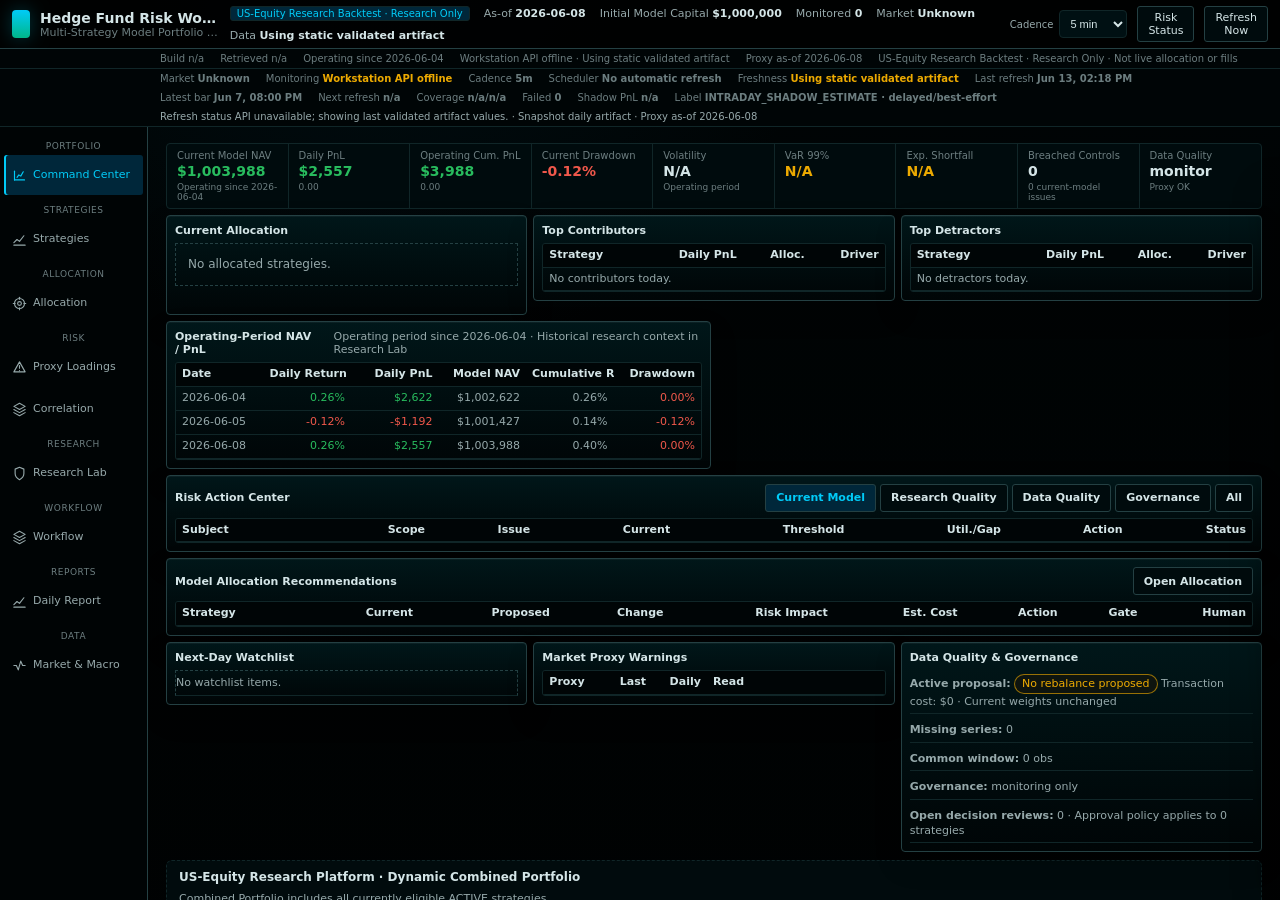
==== commit f9da06d8: "Add operational shadow-live portfolio ledgers" ====
--- a/dashboard/index.html
+++ b/dashboard/index.html
@@ -91,6 +91,10 @@
               </article>
             </section>
             <section class="historical-research-context compact-context" id="historicalResearchContext"></section>
+            <article class="panel v2-panel">
+              <div class="panel-title">Shadow-Live Pipeline &amp; Reconciliation</div>
+              <div class="compact-list" id="shadowPipelineStatus"></div>
+            </article>
           </section>
 
           <section class="tab-panel" data-tab-panel="Strategy Monitor">
@@ -143,6 +147,18 @@
                 </div>
               </div>
             </article>
+            <article class="panel v2-panel strategy-monitor-panel">
+              <div class="monitor-heading"><div class="panel-title">Shadow-Live Simulated Trade Log · NO LIVE FILL</div>
+                <div class="monitor-controls">
+                  <input id="shadowTradeDateFromFilter" type="date" aria-label="Trade date from" />
+                  <input id="shadowTradeDateToFilter" type="date" aria-label="Trade date to" />
+                  <input id="shadowTradeStrategyFilter" type="search" placeholder="Strategy" />
+                  <input id="shadowTradeTickerFilter" type="search" placeholder="Ticker" />
+                  <select id="shadowTradeActionFilter" aria-label="Trade action"><option value="">All actions</option><option>BUY</option><option>SELL</option><option>SHORT</option><option>COVER</option></select>
+                </div>
+              </div>
+              <div class="table-viewport"><div class="table-scroll"><table class="data-table dense sticky-head" id="shadowTradeLogTable"></table></div></div>
+            </article>
           </section>
 
           <section class="tab-panel" data-tab-panel="Allocation & Rebalance">
@@ -215,7 +231,8 @@
 
           <section class="tab-panel" data-tab-panel="Correlation & Diversification">
             <section class="correlation-layout">
-              <article class="panel v2-panel"><div class="panel-title">Diversification Summary</div><select id="correlationUniverse" aria-label="Correlation universe"><option value="allocated">Allocated only</option><option value="all">All research universe</option></select><div id="correlationSummary" class="drawer-section-grid"></div></article>
+              <article class="panel v2-panel"><div class="panel-title">Research Correlation · Accepted Historical Net Returns</div><select id="correlationUniverse" aria-label="Correlation universe"><option value="allocated">Allocated only</option><option value="all">All research universe</option></select><div id="correlationSummary" class="drawer-section-grid"></div></article>
+              <article class="panel v2-panel"><div class="panel-title">Shadow-Live Correlation · Shadow Returns Only</div><div id="shadowCorrelationStatus" class="compact-list"></div><div class="table-viewport short"><div class="table-scroll"><table class="data-table dense" id="shadowCorrelationWarnings"></table></div></div></article>
               <article class="panel v2-panel"><div class="panel-title">Highest Correlation Pairs</div><div class="table-viewport"><div class="table-scroll"><table class="data-table dense" id="correlationPairs"></table></div></div></article>
               <article class="panel v2-panel full-width matrix-row"><div class="panel-title" id="correlationMatrixTitle">Correlation Matrix</div><div class="matrix-scroll"><div class="matrix large" id="correlationMatrix"></div></div></article>
             </section>
@@ -269,6 +286,10 @@
               <article class="panel v2-panel research-lab-span-12" id="researchLabHoldingsPanel">
                 <div class="panel-title">Current Holdings</div>
                 <div id="researchLabHoldings"></div>
+              </article>
+              <article class="panel v2-panel research-lab-span-12" id="researchLabShadowPanel">
+                <div class="panel-title">Shadow-Live Operations · Separate From Research Backtest</div>
+                <div id="researchLabShadowDetail"></div>
               </article>
               <article class="panel v2-panel research-lab-span-12" id="researchLabCompositePanel" hidden>
                 <div class="panel-title">Combined Portfolio Composition</div>
--- a/dashboard/styles.css
+++ b/dashboard/styles.css
@@ -2682,6 +2682,22 @@
   background: var(--panel);
   color: var(--text);
 }
+
+select,
+input,
+textarea {
+  color: var(--ink);
+  background: var(--panel-3);
+  border: 1px solid var(--line);
+  border-radius: 3px;
+}
+
+select:focus,
+input:focus,
+textarea:focus {
+  outline: 1px solid var(--accent);
+  border-color: var(--accent);
+}
 @media (max-width: 1180px) {
   .v2-grid, .command-v2-grid, .allocation-v2-grid { grid-template-columns: 1fr; }
   .panel-span-4, .panel-span-6, .panel-span-8, .panel-span-12 { grid-column: span 1; }
